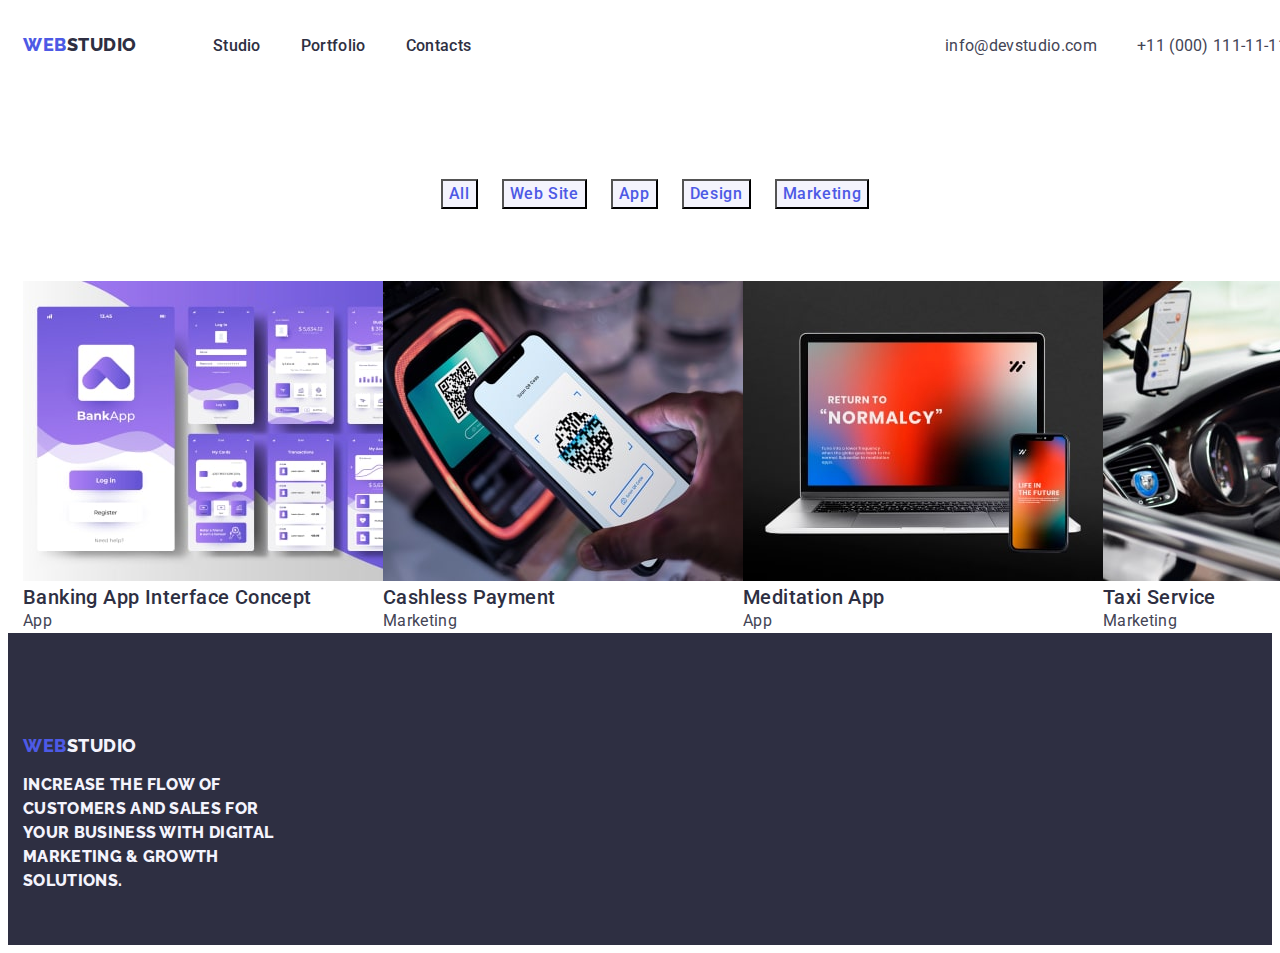
==== portfolio.html @ 3478665b "newww" ====
<!DOCTYPE html>
<html lang="en">
  <head>
    <meta charset="utf-8">
    <meta http-equiv="X-UA-Compatible" content="IE=edge">
    <meta name="viewport" content="width=device-width, initial-scale=1.0">
    <title>Portfolio</title>
    <link rel="preconnect" href="https://fonts.googleapis.com" />
    <link rel="preconnect" href="https://fonts.gstatic.com" crossorigin />
    <link href="https://fonts.googleapis.com/css2?family=Raleway:wght@800&family=Roboto:wght@400;500;700;900&display=swap"
        rel="stylesheet" />
    <link rel="stylesheet" href="https://cdnjs.cloudflare.com/ajax/libs/modern-normalize/2.0.0/modern-normalize.min.css"
        integrity="sha512-4xo8blKMVCiXpTaLzQSLSw3KFOVPWhm/TRtuPVc4WG6kUgjH6J03IBuG7JZPkcWMxJ5huwaBpOpnwYElP/m6wg=="
        crossorigin="anonymous" referrerpolicy="no-referrer" />

    <link rel="stylesheet" href="./css/styles.css" />
  </head>

<body>
    <header class="header">
        <div class="container header-container">
    <nav class="header-navigation">
        <a href="./portfolio.html" class="header-logo link">Web<span class="header-logo-accent">Studio</span></a>
        <ul class="header-menu list">
            <li class="header-menu-item"><a href="./index.html" class="header-menu-link link">Studio</a></li>
            <li class="header-menu-item"><a href="./portfolio.html" class="header-menu-link link">Portfolio</a></li>
            <li class="header-menu-item"><a href="" class="header-menu-link link">Contacts</a></li>
        </ul>
    </nav>
    <address class="header-address">
        <ul class="header-address list">
            <li class="header-address-item"><a class="header-adress-link link"
                    href="mailto:info@devstudio.com">info@devstudio.com</a></li>
            <li class="header-address-item"><a class="header-adress-link link" href="tel:+110001111111">+11 (000)
                    111-11-11</a></li>
        </ul>
    </address>
    </div>
    </header>
    
    <main>
     <section class="button">
    <div class="container">
    
    <ul class="button-list list">
      <li class="button-item"> <button type="button" class="button-btn">All</button></li> 
      <li class="button-item"> <button type="button" class="button-btn">Web Site</button></li>
      <li class="button-item"> <button type="button" class="button-btn">App</button></li>
      <li class="button-item"> <button type="button" class="button-btn">Design</button></li>
      <li class="button-item"> <button type="button" class="button-btn">Marketing</button></li>
          </ul>
     
          <ul class="service-list list "> 
            <li class="service-item"> 
                <a class="service-link link" href="">
                    <img src="./images/banking-app.jpg" alt="Banking app" width="360" height="300" />
                    <h2 class="service-title section-subtitle">Banking App Interface Concept</h2>
                    <p class="service-text section-text">App</p>
                </a>
                
            </li>
            <li class="service-item"> 
                 <a class="service-link link" href="">
                    <img src="./images/payment.jpg" alt="Cashless payment" width="360" height="300" />
                    <h2 class="service-title section-subtitle">Cashless Payment</h2>
                    <p class="service-text section-text">Marketing</p>
                </a>              
                                  
            </li>
            <li class="service-item">  
                <a class="service-link link" href=""> 
                    <img src="./images/Meditation-App.jpg" alt="leptop" width="360" height="300" />
                    <h2 class="service-title section-subtitle">Meditation App</h2>
                    <p class="service-text section-text">App</p>
                </a>               
                 
            </li>
             <li class="service-item">
                 <a class="service-link link" href="">
                    <img src="./images/steeringweel.jpg" alt="steering weel" width="360" height="300" />
                    <h2 class="service-title section-subtitle">Taxi Service</h2>
                    <p class="service-text section-text">Marketing</p>
                 </a>            
            
           </li>
        <li class="service-item">
             <a class="service-link link" href="">
                <img src="./images/phonemoon.jpg" alt="phone picture moone" width="360" height="300" />
                <h2 class="service-title section-subtitle">Screen Illustrations</h2>
                <p class="service-text section-text">Design</p>
             </a>         
               
        </li>
        <li class="service-item">
             <a class="service-link link" href="">
                <img src="./images/girl.jpg" alt="girl smiling" width="360" height="300" />
                <h2 class="service-title section-subtitle">Online Courses</h2>
                <p class="service-text section-text">Marketing</p>
             </a>           
             
        </li>
                 <li class="service-item"> 
                    <a class="service-link link" href="">
                        <img src="./images/insta-stories.jpg" alt="instagram stories" width="360" height="300" />
                        <h2 class="service-title section-subtitle">Instagram Stories Concept</h2>
                        <p class="service-text section-text">Design</p>
                    </a>         
                       
            </li>
            <li class="service-item">
                 <a class="service-link link" href="">
                    <img src="./images/organic-food.jpg" alt="organic food" width="360" height="300" />
                    <h2 class="service-title section-subtitle">Organic Food</h2>
                    <p class="service-text section-text">Web Site</p>
                 </a>
                
            </li>
            <li class="service-item">
                 <a class="service-link link" href="">
                    <img src="./images/coffee.jpg" alt="coffee" width="360" height="300" />
                    <h2 class="service-title section-subtitle">Fresh Coffee</h2>
                    <p class="service-text section-text">Web Site</p>
                 </a>                
                
            </li>
        </ul>
    </div>
    </section>
    </main>
    
    <footer id="footer" class="footer">
        <div class="container">
    <a class="footer-logo-link link" href="./index.html">Web<span class="footer-logo-accent">Studio</span></a>
    <p class="footer-text">Increase the flow of customers and sales for your business with digital marketing & growth
        solutions.</p>
        </div>
    </footer>
    </body>
    
    </html>
---- css/styles.css ----
:root {
--main-color: #2e2f42;
--accent-color: #4d5ae5;
--secondary-color: #434455;
}

p, h1, h2, h3 {
    margin-top: 0;
    margin-bottom: 0;
}

ul, ol {
    margin-top: 0;
    margin-bottom: 0;
    padding-left: 0;
}

body {
    font-family: 'Roboto', sans-serif;
    background-color: #FFFFFF;
    color: var(--secondary-color); 
}
.container { 
    width: 100%;
    max-width: 1158;
    padding-left: 15px;
    padding-right: 15px;
    margin-left: auto;
    margin-right: auto;
}

.link {
    text-decoration: none;
}
.list {
    list-style-type: none;
}

.section-subtitle {
    color: var(--main-color);
    font-size: 20px;
    font-weight: 500;
    line-height: 1.2;
    letter-spacing: 0.02em;
    }

.section-text {
    color: var(--secondary-color);
    font-size: 16px;
    line-height: 1.5;
    letter-spacing: 0.02em;
}    
 .section-title span {
    color: var(--accent-color);
 }   
/*------------HEADER-----------*/

header {
    padding-top: 25.5px;
    padding-bottom: 25.5px;
}
.header-logo {
    color: var(--accent-color);
        font-size: 18px;
        font-family: "Raleway", sans-serif;
        font-weight: 800;
        font-style: normal;
        line-height: 1.17;
        letter-spacing: 0.03em;
        text-transform: uppercase;
        
}
.header-logo-accent {
    color: var(--main-color);
}
.header-container {
    display: flex;
    align-items: center;  
    
    }
.header-menu {
   display: flex;
   gap: 40px;
 }
.header-navigation {
    display: flex;
    justify-content: space-between;
    gap: 76px;
 }
.header-address {
    display: flex;
    gap: 40px;
}

.header-menu-link:hover,
.header-menu-link:focus {
   color: #404bbf;
}

.header-menu-link {
    color: var(--main-color);
        font-size: 16px;
        font-weight: 500;
        line-height: 1.5;
        letter-spacing: 0.02em;
        font-style: normal;
}

.header-address {
    font-style: normal;
    color: var(--secondary-color);
        font-size: 16px;
        line-height: 1.5;
        letter-spacing: 0.02em;
        margin-left: auto;
}

.header-adress-link {
    color: var(--secondary-color);
        font-size: 16px;
        line-height: 1.5;
        letter-spacing: 0.02em;
}
.header-adress-link:hover,
.header-adress-link:focus {
    color: #404bbf; 
}
     
/*------------HERO-----------*/
.hero {
    background: #2E2F42;
}
.hero-container {
    padding: 173px 383px ;
}
.hero-title {
    color: #FFF;
        text-align: center;
        font-size: 56px;
        font-weight: 700;
        line-height: 1.07;
        letter-spacing: 0.02em;
        font-style: normal;
        display: block;
            margin: 0 auto;
            
}

.hero-btn {
    color:  #FFF;
         font-size: 16px;
        font-family: inherit;
         font-weight: 500;
        line-height: 1.5;
        letter-spacing: 0.04em;
        background: #4D5AE5;
        cursor: pointer;
        padding: 16px 32px;
        border: none;
        display: block;
        margin: 0 auto;
        margin-top: 48px;
}

.hero-btn:hover,
.hero-btn:focus { 
background-color: #404BBF;
}

/*-----------FEATURES----------*/

.featurs { 
  padding-top: 120px;
  padding-bottom: 120px;
}
.featurs-list {
    padding-left: 156px;
    padding-right: 156px;
    display: flex;
    gap: 24px;
    }

.featurs-subtitle {
    width: calc((100% - 24px*3) / 4);
}


.featurs-item {
    margin-bottom: 15px ;
}
/*------------DOING-----------*/

.doing {
    padding-top: 120px;
}
.doing-list {
    display: flex;
}
.doing-item{
    width: calc((100% - 38px) / 3);
    margin-bottom: 120px;
}
.doing-title {
    color: var(--main-color);
        text-align: center;
        font-size: 36px;
        font-weight: 700;
        line-height: 1.11;
        letter-spacing: 0.02em;
        text-transform: capitalize;
        margin: 0 auto;
        margin-bottom: 72px;
}

/*------------TEAM-----------*/

.team {background: #F4F4FD}
.team-list{ 
    display: flex;
    }

.team-title {
    color: var(--main-color);
        text-align: center;
        font-size: 36px;
        font-weight: 700;
        line-height: 1.11;
        letter-spacing: 0.02em;
        text-transform: capitalize;
        padding-top: 120px;
        padding-bottom: 72px;
     
}

.team-item { background: #FFF;
        width: calc((100% - 24px*3) / 4);
    padding-bottom: 32px;
    margin-bottom: 120px;
}


.team-member {
       text-align: center;
}

.team-profetional {
        text-align: center;
                     padding-bottom: 32px;
    }

/*------------FOOTER-----------*/

.footer {
    background-color: #2E2F42;
    padding-top: 101.5px;
    padding-bottom: 100px;
    display: flex;
}
.footer-logo-link {
    color: var(--accent-color);
        font-size: 18px;
        font-family:"Raleway", sans-serif; 
        font-weight: 800;
        line-height: 1.17;
        letter-spacing: 0.03em;
        text-transform: uppercase;
        
}

.footer-logo-accent {
    color: #f4f4fd;
}


.footer-text {
    color: #f4f4fd;
        font-size: 16px;
        line-height: 1.5;
        font-style: normal;
        letter-spacing: 0.02em;
        padding-top: 17.5px;
        width: 264px;
        height: 72px;
        }

/*------------PORTFOLIO-----------*/

/*------------HEADER-----------*/

 .list {
     button-list: none,
     service-list: none;
    service-text: none;
     }

  .button-btn {
    color:var(--accent-color);
    text-align: center;
    font-size: 16px;
    font-family: "Roboto", sans-serif;
    font-weight: 500;
    line-height: 1.5;
    letter-spacing: 0.04em;
    cursor: pointer;
    background-color: #F4F4FD;
    margin-top: 96px;
}
.service-list {
    display: flex;
    margin-top: 72px;
    
}

.service-link {
    text-decoration: none;
    
    
}
        
        .service-item {background: #FFF;
        width: calc((100% - 24*2) / 3);
    }
                 
        .service-title {
                }

        .service-text {
           font-style: normal;
           list-style: none;

        }
        .button-list {
             display: flex;
            justify-content: center;
            gap: 24px;
                    }

         .button-btn:hover,
         .button-btn:focus {
            color: #FFFFFF;
            background-color: #404BBF;
         }

         .footer {
            font-family: 'Raleway', sans-serif;
            font-weight: 800;
            font-size: 18px;
            line-height: 1.17;
            letter-spacing: 0.03em;
            text-transform: uppercase;
            color: var(--secondary-color);
         }
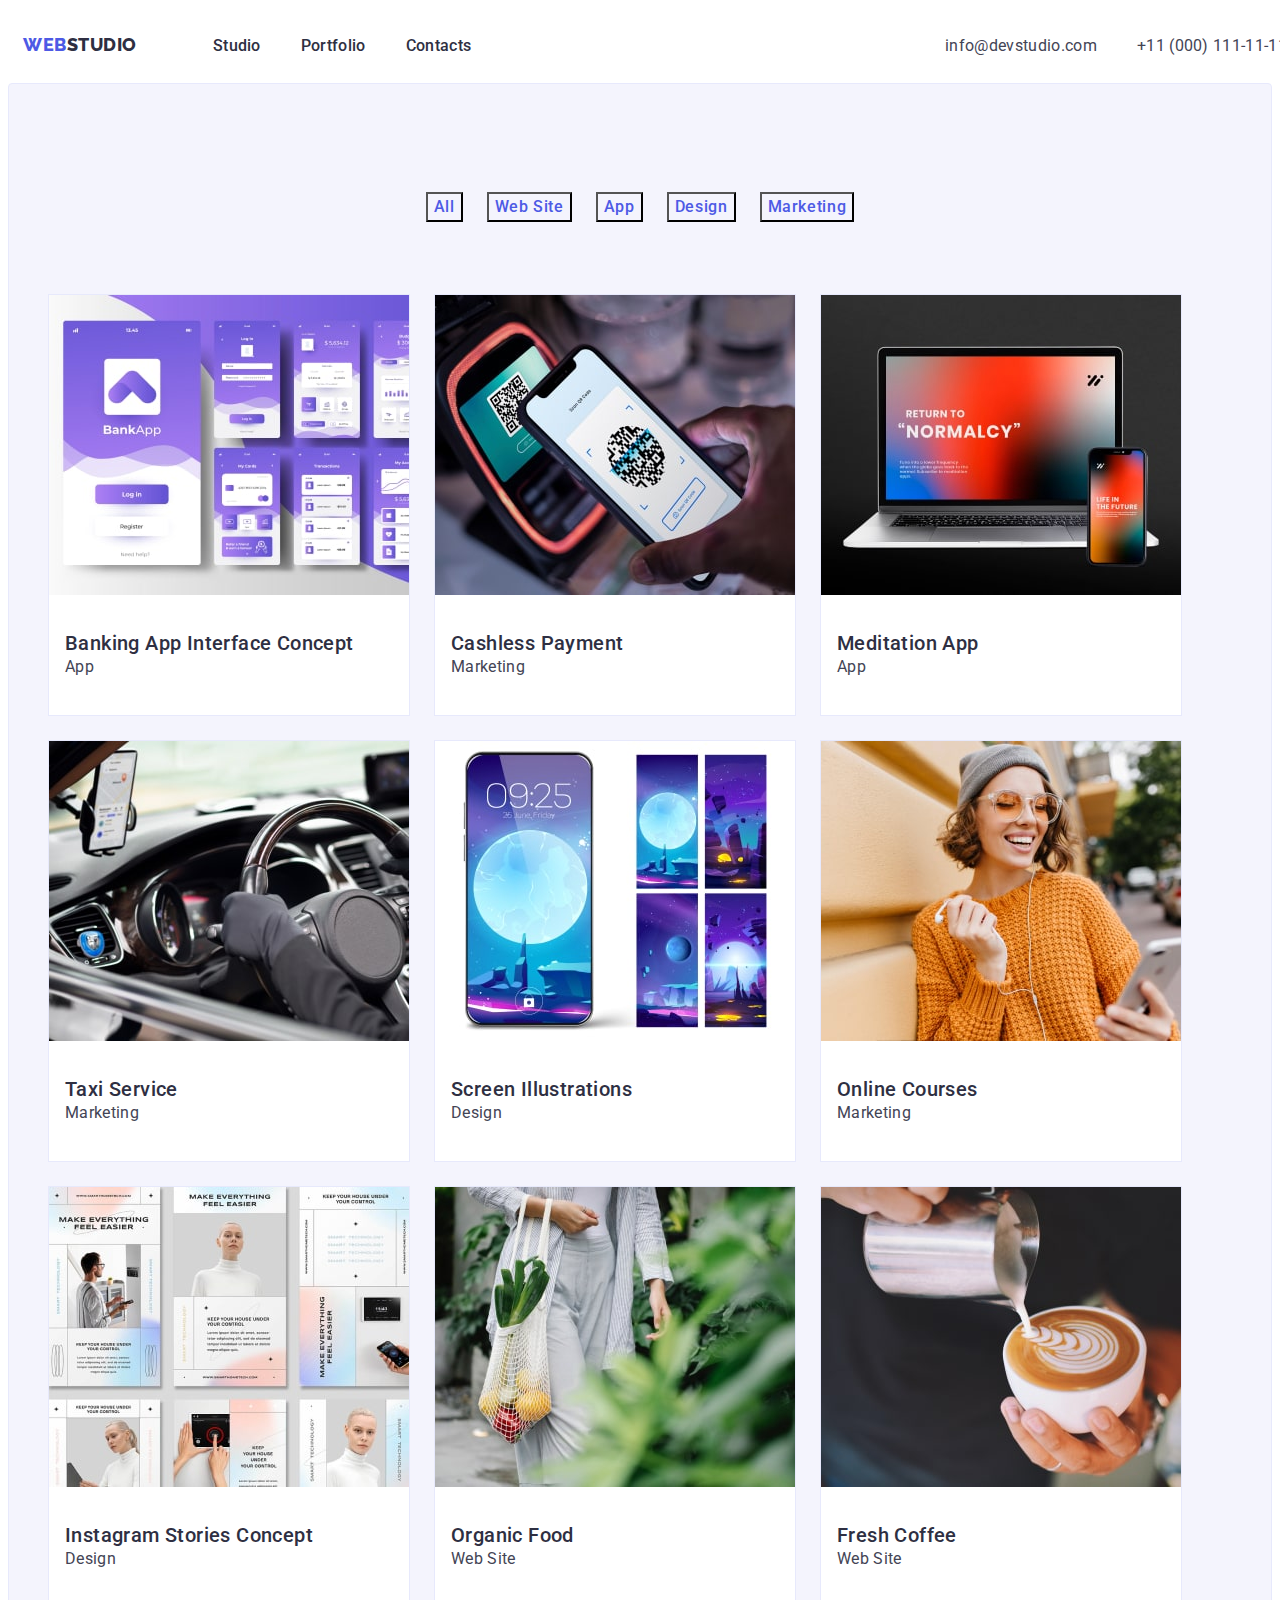
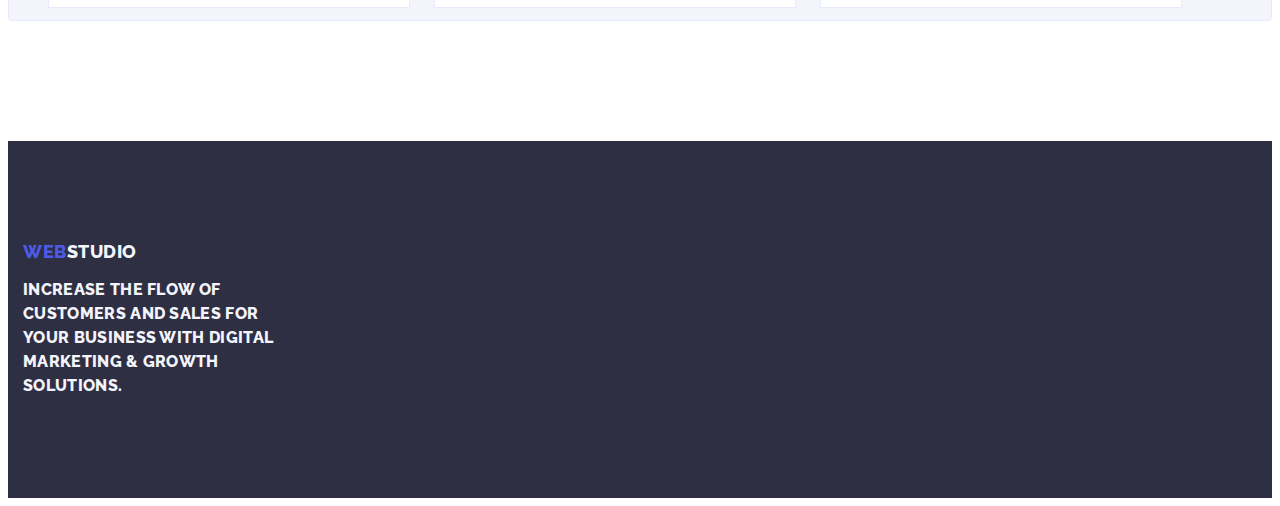
==== commit 155854bc: "new1" ====
--- a/portfolio.html
+++ b/portfolio.html
@@ -40,8 +40,9 @@
     
     <main>
      <section class="button">
+        
     <div class="container">
-    
+    <h1 class="visually-hidden">filters</h1>
     <ul class="button-list list">
       <li class="button-item"> <button type="button" class="button-btn">All</button></li> 
       <li class="button-item"> <button type="button" class="button-btn">Web Site</button></li>
--- a/css/styles.css
+++ b/css/styles.css
@@ -53,6 +53,26 @@
  .section-title span {
     color: var(--accent-color);
  }   
+
+ .visually-hidden {
+     position: absolute;
+     width: 1px;
+     height: 1px;
+     margin: -1px;
+     border: 0;
+     padding: 0;
+     white-space: nowrap;
+     clip-path: inset(100%);
+     clip: rect(0 0 0 0);
+     overflow: hidden;
+ }
+
+ .img {
+    display: block;
+    max-width: 100%;
+    height: auto;
+ }
+    
 /*------------HEADER-----------*/
 
 header {
@@ -253,9 +273,9 @@
 .footer {
     background-color: #2E2F42;
     padding-top: 101.5px;
-    padding-bottom: 100px;
-    display: flex;
-}
+    padding: 100px 0;
+    }
+
 .footer-logo-link {
     color: var(--accent-color);
         font-size: 18px;
@@ -264,13 +284,14 @@
         line-height: 1.17;
         letter-spacing: 0.03em;
         text-transform: uppercase;
-        
-}
+        display: inline-block;
+        margin-bottom: 16px;
+}
+
 
 .footer-logo-accent {
     color: #f4f4fd;
 }
-
 
 .footer-text {
     color: #f4f4fd;
@@ -278,9 +299,10 @@
         line-height: 1.5;
         font-style: normal;
         letter-spacing: 0.02em;
-        padding-top: 17.5px;
-        width: 264px;
-        height: 72px;
+            display: flex;
+            max-width: 264px;
+            flex-direction: column;
+            flex-shrink: 0;
         }
 
 /*------------PORTFOLIO-----------*/
@@ -291,8 +313,11 @@
      button-list: none,
      service-list: none;
     service-text: none;
+    
      }
-
+.button {
+border: none;
+}
   .button-btn {
     color:var(--accent-color);
     text-align: center;
@@ -304,30 +329,53 @@
     cursor: pointer;
     background-color: #F4F4FD;
     margin-top: 96px;
+    
 }
 .service-list {
     display: flex;
+    flex-wrap: wrap;
     margin-top: 72px;
+    gap: 24px;
     
 }
 
 .service-link {
     text-decoration: none;
-    
-    
 }
         
         .service-item {background: #FFF;
-        width: calc((100% - 24*2) / 3);
+        display: flex;
+        
+        width: calc((100% - 48px)) / 3;
+            width: 360px;
+            height: 420px;
+            padding-bottom: 0px;
+            flex-direction: column;
+            align-items: flex-start;
+            gap: 32px;
+            flex-shrink: 0;
+            border: 1px solid  #E7E9FC;
     }
                  
         .service-title {
-                }
+            padding-top: 32px; 
+            padding-left: 16px;
+                            }
 
         .service-text {
            font-style: normal;
            list-style: none;
-
+           padding-bottom: 32px;
+        padding-left: 16px;
+        }
+        .button {
+        display: flex;
+            padding: 12px 24px;
+            justify-content: center;
+            align-items: center;
+            border-radius: 4px;
+                border: 1px solid  #E7E9FC;
+                background:  #F4F4FD;
         }
         .button-list {
              display: flex;
@@ -349,5 +397,6 @@
             letter-spacing: 0.03em;
             text-transform: uppercase;
             color: var(--secondary-color);
+            margin-top: 120px;
          }
           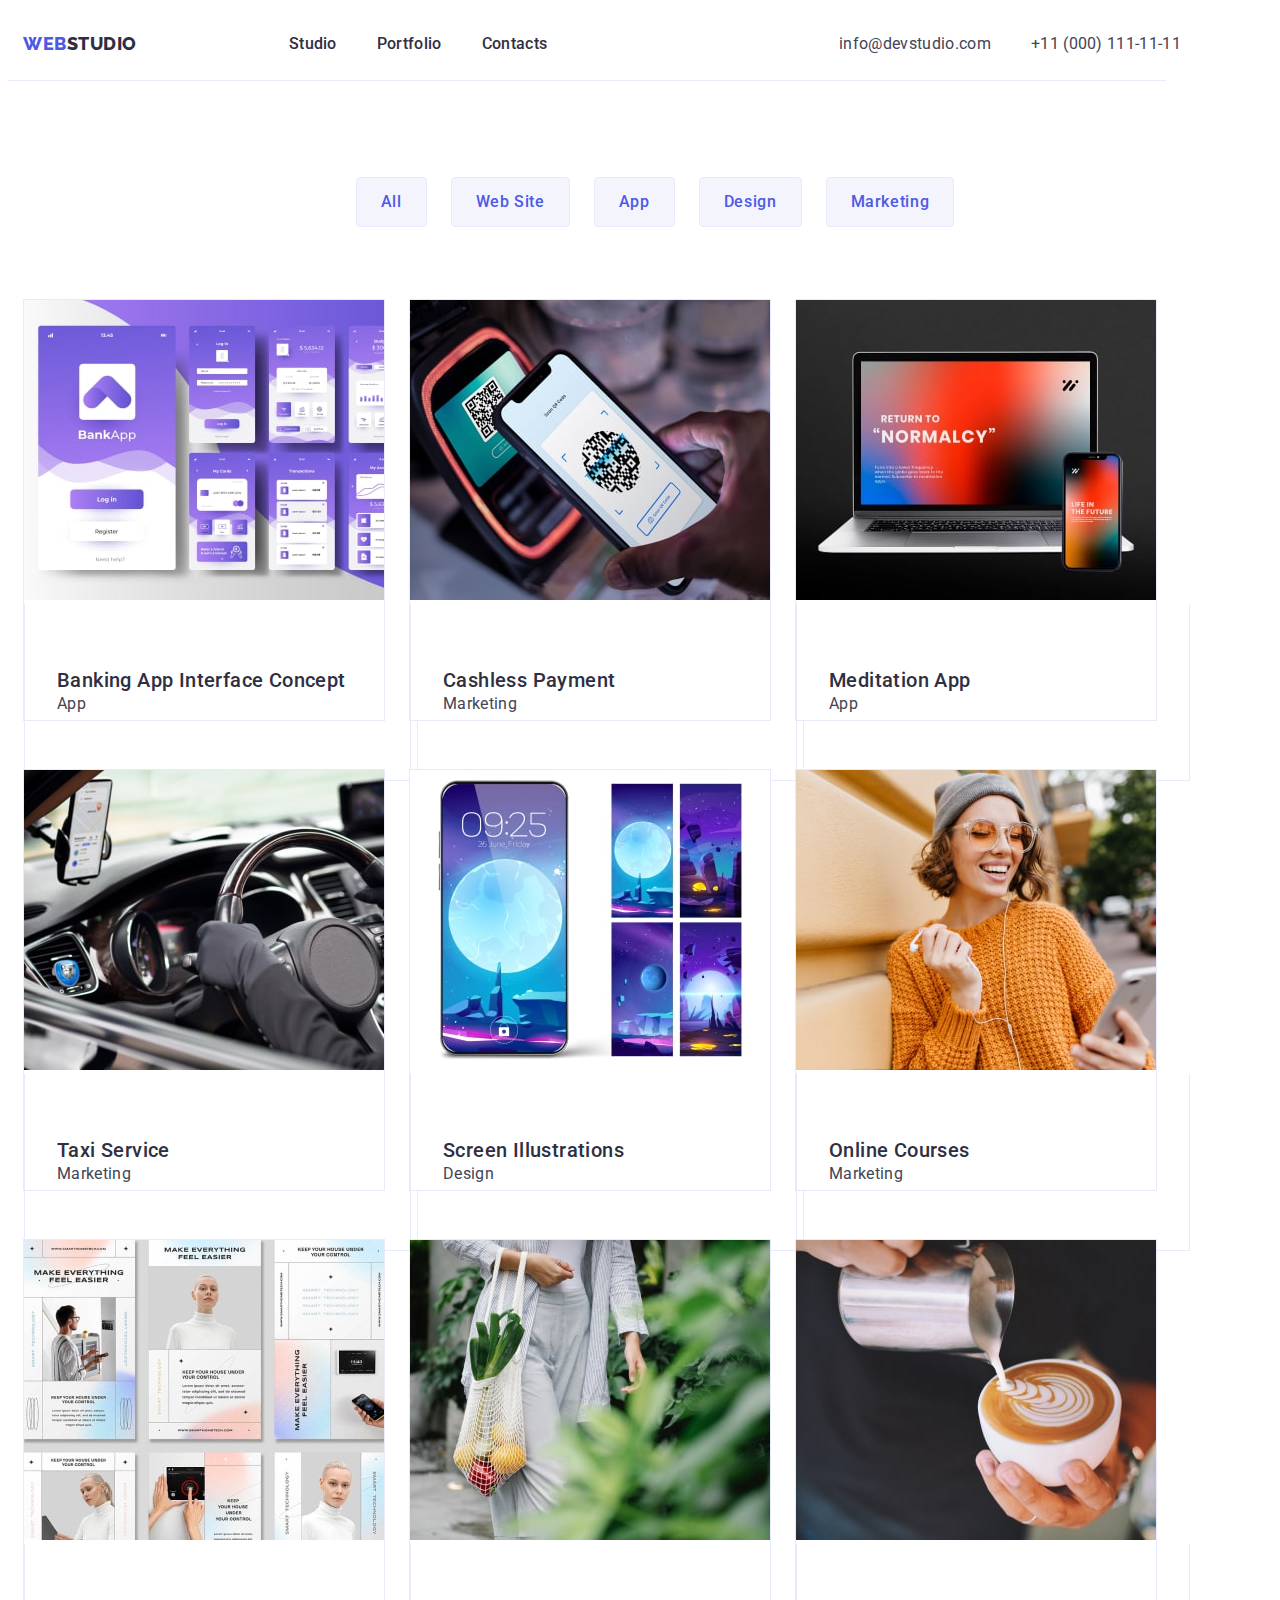
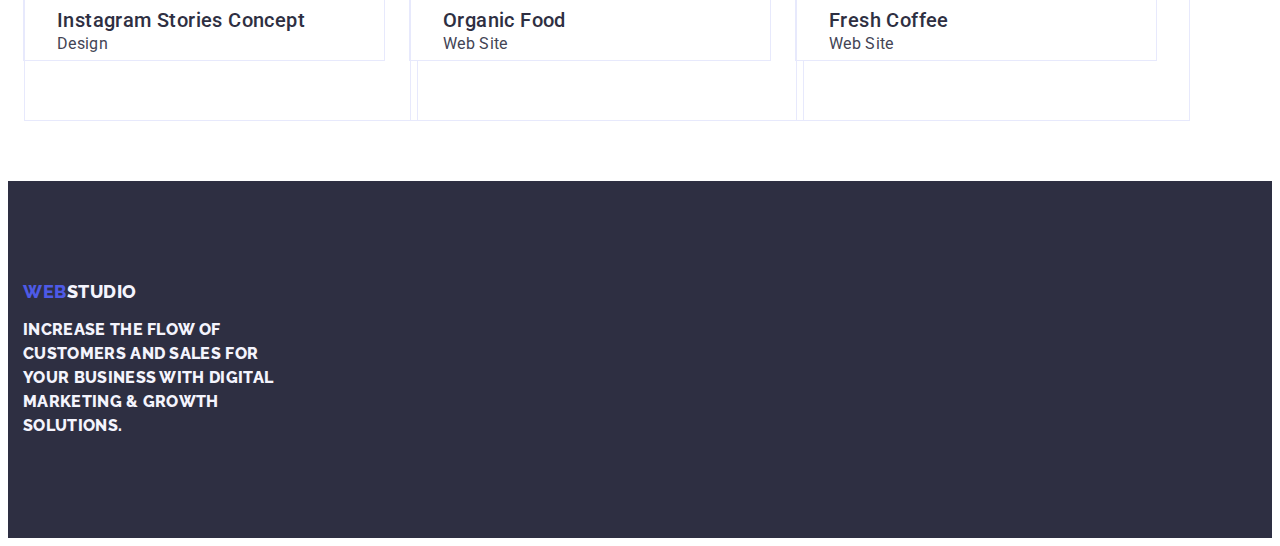
==== commit 98790df8: "new2" ====
--- a/portfolio.html
+++ b/portfolio.html
@@ -42,7 +42,7 @@
      <section class="button">
         
     <div class="container">
-    <h1 class="visually-hidden">filters</h1>
+    
     <ul class="button-list list">
       <li class="button-item"> <button type="button" class="button-btn">All</button></li> 
       <li class="button-item"> <button type="button" class="button-btn">Web Site</button></li>
@@ -55,73 +55,91 @@
             <li class="service-item"> 
                 <a class="service-link link" href="">
                     <img src="./images/banking-app.jpg" alt="Banking app" width="360" height="300" />
+                    <div class="container name-container">
                     <h2 class="service-title section-subtitle">Banking App Interface Concept</h2>
                     <p class="service-text section-text">App</p>
+                </div>
                 </a>
                 
             </li>
             <li class="service-item"> 
                  <a class="service-link link" href="">
                     <img src="./images/payment.jpg" alt="Cashless payment" width="360" height="300" />
+                    <div class="container name-container">
                     <h2 class="service-title section-subtitle">Cashless Payment</h2>
                     <p class="service-text section-text">Marketing</p>
+                </div>
                 </a>              
                                   
             </li>
             <li class="service-item">  
                 <a class="service-link link" href=""> 
                     <img src="./images/Meditation-App.jpg" alt="leptop" width="360" height="300" />
+                    <div class="container name-container">
                     <h2 class="service-title section-subtitle">Meditation App</h2>
                     <p class="service-text section-text">App</p>
+                </div>
                 </a>               
                  
             </li>
              <li class="service-item">
                  <a class="service-link link" href="">
                     <img src="./images/steeringweel.jpg" alt="steering weel" width="360" height="300" />
+                    <div class="container name-container">
                     <h2 class="service-title section-subtitle">Taxi Service</h2>
                     <p class="service-text section-text">Marketing</p>
-                 </a>            
+                </div>
+                </a>            
             
            </li>
         <li class="service-item">
              <a class="service-link link" href="">
                 <img src="./images/phonemoon.jpg" alt="phone picture moone" width="360" height="300" />
+                <div class="container name-container">
                 <h2 class="service-title section-subtitle">Screen Illustrations</h2>
                 <p class="service-text section-text">Design</p>
-             </a>         
+            </div>
+            </a>         
                
         </li>
         <li class="service-item">
              <a class="service-link link" href="">
                 <img src="./images/girl.jpg" alt="girl smiling" width="360" height="300" />
+                <div class="container name-container">
                 <h2 class="service-title section-subtitle">Online Courses</h2>
                 <p class="service-text section-text">Marketing</p>
-             </a>           
+            </div>
+            </a>           
              
         </li>
                  <li class="service-item"> 
                     <a class="service-link link" href="">
                         <img src="./images/insta-stories.jpg" alt="instagram stories" width="360" height="300" />
+                        <div class="container name-container">
                         <h2 class="service-title section-subtitle">Instagram Stories Concept</h2>
                         <p class="service-text section-text">Design</p>
+                    </div>
                     </a>         
                        
             </li>
             <li class="service-item">
                  <a class="service-link link" href="">
                     <img src="./images/organic-food.jpg" alt="organic food" width="360" height="300" />
+                    <div class="container name-container">
                     <h2 class="service-title section-subtitle">Organic Food</h2>
                     <p class="service-text section-text">Web Site</p>
-                 </a>
+                </div>
+            </a>
                 
             </li>
             <li class="service-item">
                  <a class="service-link link" href="">
                     <img src="./images/coffee.jpg" alt="coffee" width="360" height="300" />
+                    <div class="container name-container">
                     <h2 class="service-title section-subtitle">Fresh Coffee</h2>
                     <p class="service-text section-text">Web Site</p>
-                 </a>                
+                </div>
+                </a>                
                 
             </li>
         </ul>
--- a/css/styles.css
+++ b/css/styles.css
@@ -76,8 +76,10 @@
 /*------------HEADER-----------*/
 
 header {
-    padding-top: 25.5px;
-    padding-bottom: 25.5px;
+    padding-top: 24px;
+    padding-bottom: 24px;
+    border-bottom: 1px solid #e7e9fc;
+    width: 1158px;
 }
 .header-logo {
     color: var(--accent-color);
@@ -88,6 +90,7 @@
         line-height: 1.17;
         letter-spacing: 0.03em;
         text-transform: uppercase;
+        margin-right: 76px;
         
 }
 .header-logo-accent {
@@ -104,8 +107,9 @@
  }
 .header-navigation {
     display: flex;
-    justify-content: space-between;
+    align-items: center;
     gap: 76px;
+    
  }
 .header-address {
     display: flex;
@@ -149,6 +153,8 @@
 /*------------HERO-----------*/
 .hero {
     background: #2E2F42;
+    padding-top: 188px;
+    padding-bottom: 188px;
 }
 .hero-container {
     padding: 173px 383px ;
@@ -163,6 +169,7 @@
         font-style: normal;
         display: block;
             margin: 0 auto;
+            max-width: 496px;
             
 }
 
@@ -180,6 +187,8 @@
         display: block;
         margin: 0 auto;
         margin-top: 48px;
+        min-width: 169px;
+        border-radius: 4px;
 }
 
 .hero-btn:hover,
@@ -212,13 +221,17 @@
 
 .doing {
     padding-top: 120px;
+    padding-bottom: 120px;
+    
 }
 .doing-list {
     display: flex;
+    gap: 24px;
 }
 .doing-item{
-    width: calc((100% - 38px) / 3);
+    
     margin-bottom: 120px;
+    width: calc((100% - 48px) / 3)
 }
 .doing-title {
     color: var(--main-color);
@@ -234,9 +247,12 @@
 
 /*------------TEAM-----------*/
 
-.team {background: #F4F4FD}
+.team {background: #F4F4FD;
+padding: 120px 0;
+}
 .team-list{ 
     display: flex;
+    gap: 24px;
     }
 
 .team-title {
@@ -248,19 +264,21 @@
         letter-spacing: 0.02em;
         text-transform: capitalize;
         padding-top: 120px;
-        padding-bottom: 72px;
-     
+                margin-bottom: 72px;
 }
 
 .team-item { background: #FFF;
         width: calc((100% - 24px*3) / 4);
     padding-bottom: 32px;
+    border-radius: 0px 0px 4px 4px;
     margin-bottom: 120px;
 }
 
 
 .team-member {
        text-align: center;
+    padding-top: 32px;
+    margin-bottom: 8px;
 }
 
 .team-profetional {
@@ -268,6 +286,10 @@
                      padding-bottom: 32px;
     }
 
+.team-container {
+padding: 32px 16px;
+
+}
 /*------------FOOTER-----------*/
 
 .footer {
@@ -308,6 +330,11 @@
 /*------------PORTFOLIO-----------*/
 
 /*------------HEADER-----------*/
+.section {
+    padding-top: 96px;
+        padding-bottom: 120px;
+        margin-bottom: 72px;
+}
 
  .list {
      button-list: none,
@@ -329,16 +356,39 @@
     cursor: pointer;
     background-color: #F4F4FD;
     margin-top: 96px;
-    
-}
+    padding: 12px 24px;
+    border: 1px solid #e7e9fc;
+border-radius: 4px;
+}
+
+.button-list {
+    display: flex;
+    justify-content: center;
+    gap: 24px;
+}
+
+.button-btn:hover,
+.button-btn:focus {
+    color: #FFFFFF;
+    background-color: #404BBF;
+    border: 1px solid transparent;
+}
+.img {
+    display: block;
+}
+
 .service-list {
     display: flex;
     flex-wrap: wrap;
     margin-top: 72px;
     gap: 24px;
-    
-}
-
+    row-gap: 48px;
+    
+}
+.service-name{
+    padding: 32px 16px;
+
+}
 .service-link {
     text-decoration: none;
 }
@@ -346,7 +396,6 @@
         .service-item {background: #FFF;
         display: flex;
         
-        width: calc((100% - 48px)) / 3;
             width: 360px;
             height: 420px;
             padding-bottom: 0px;
@@ -356,7 +405,12 @@
             flex-shrink: 0;
             border: 1px solid  #E7E9FC;
     }
-                 
+     .name-container {
+        padding: 32px 16px;
+        border: 1px solid #e7e9fc;
+        border-top: none;
+        margin-bottom: 8px
+     }
         .service-title {
             padding-top: 32px; 
             padding-left: 16px;
@@ -368,26 +422,7 @@
            padding-bottom: 32px;
         padding-left: 16px;
         }
-        .button {
-        display: flex;
-            padding: 12px 24px;
-            justify-content: center;
-            align-items: center;
-            border-radius: 4px;
-                border: 1px solid  #E7E9FC;
-                background:  #F4F4FD;
-        }
-        .button-list {
-             display: flex;
-            justify-content: center;
-            gap: 24px;
-                    }
-
-         .button-btn:hover,
-         .button-btn:focus {
-            color: #FFFFFF;
-            background-color: #404BBF;
-         }
+        
 
          .footer {
             font-family: 'Raleway', sans-serif;
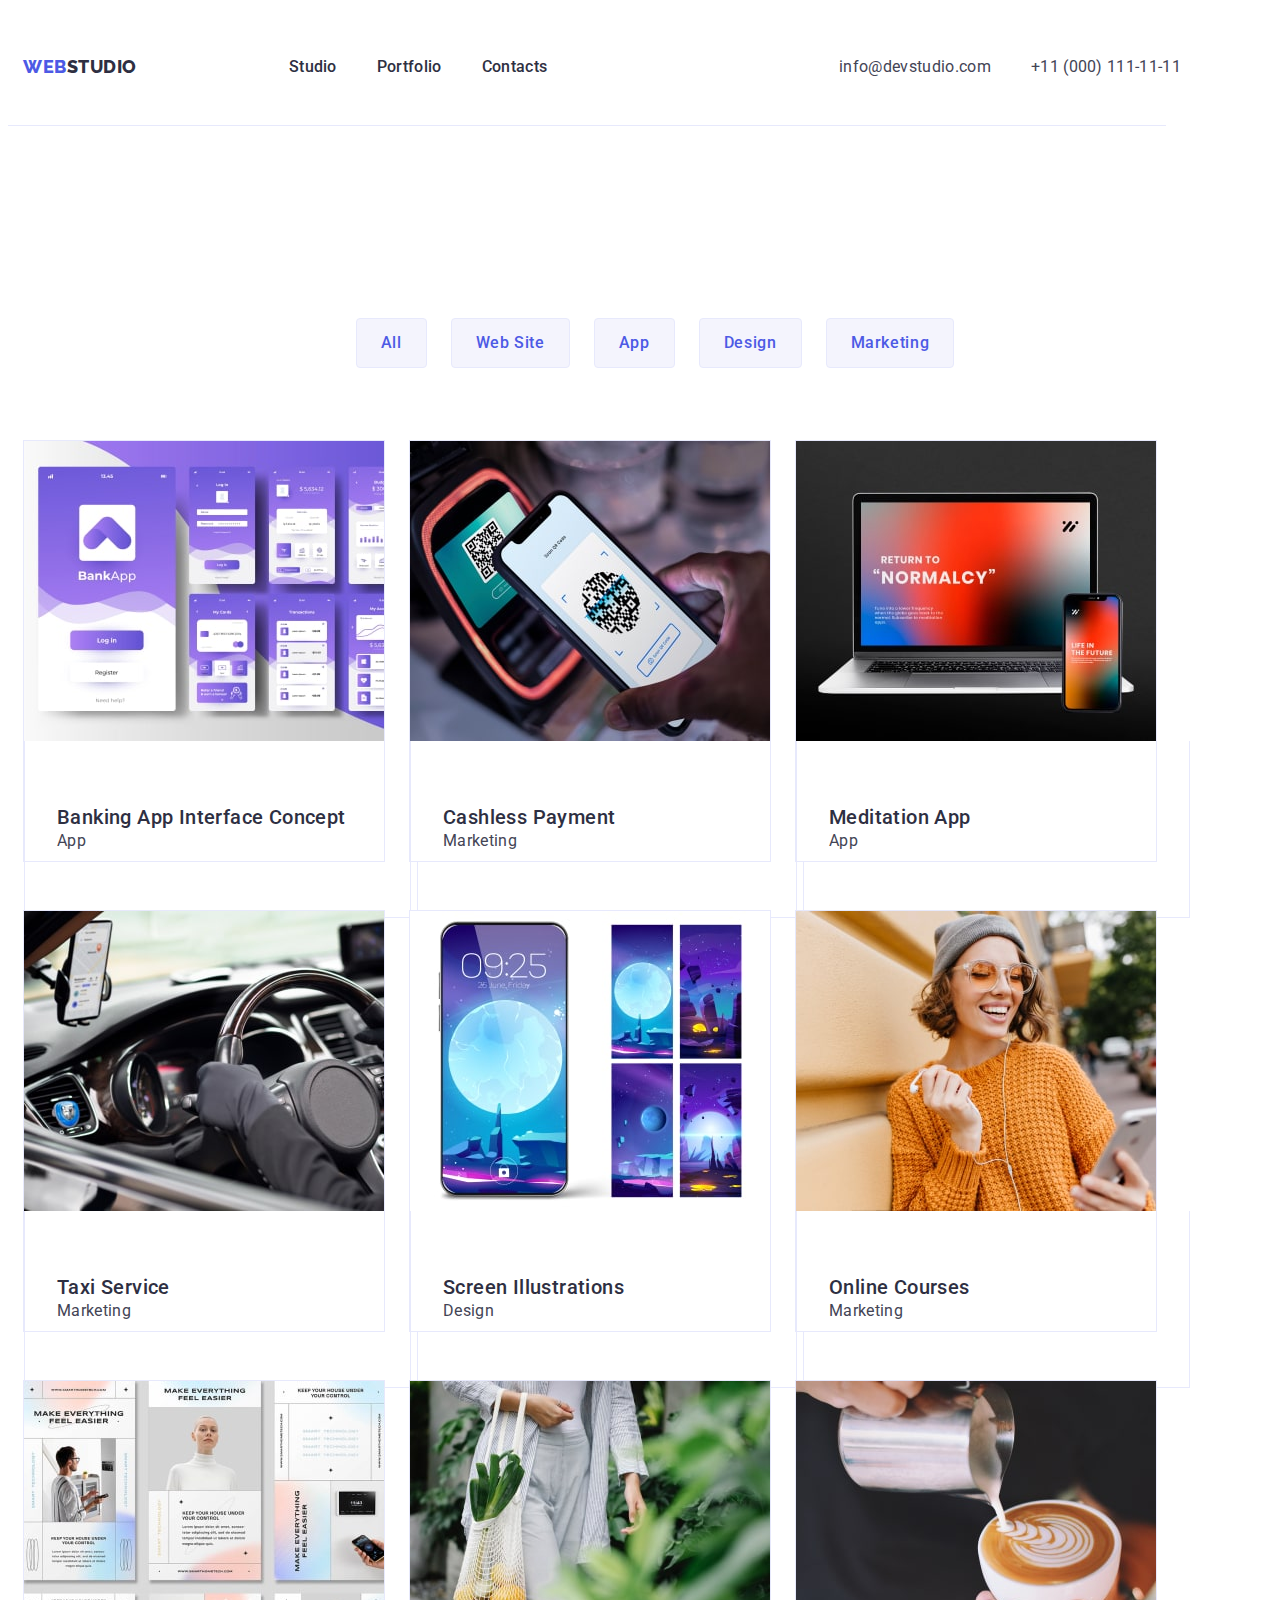
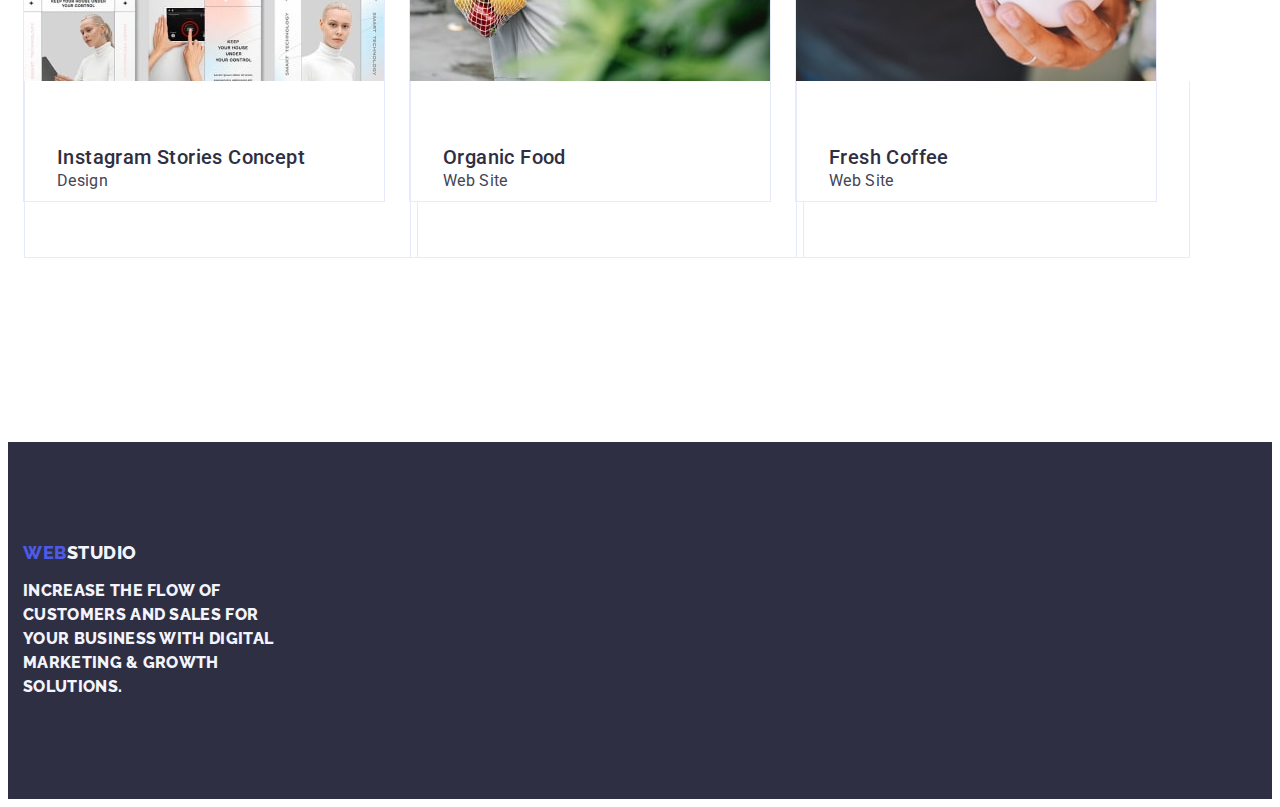
==== commit 3efd1857: "nww" ====
--- a/portfolio.html
+++ b/portfolio.html
@@ -54,7 +54,7 @@
           <ul class="service-list list "> 
             <li class="service-item"> 
                 <a class="service-link link" href="">
-                    <img src="./images/banking-app.jpg" alt="Banking app" width="360" height="300" />
+                    <img src="./images/banking-app.jpg" alt="Banking app" width="360" height="300" style="display: block;" />
                     <div class="container name-container">
                     <h2 class="service-title section-subtitle">Banking App Interface Concept</h2>
                     <p class="service-text section-text">App</p>
@@ -64,7 +64,7 @@
             </li>
             <li class="service-item"> 
                  <a class="service-link link" href="">
-                    <img src="./images/payment.jpg" alt="Cashless payment" width="360" height="300" />
+                    <img src="./images/payment.jpg" alt="Cashless payment" width="360" height="300" style="display: block;" />
                     <div class="container name-container">
                     <h2 class="service-title section-subtitle">Cashless Payment</h2>
                     <p class="service-text section-text">Marketing</p>
@@ -74,7 +74,7 @@
             </li>
             <li class="service-item">  
                 <a class="service-link link" href=""> 
-                    <img src="./images/Meditation-App.jpg" alt="leptop" width="360" height="300" />
+                    <img src="./images/Meditation-App.jpg" alt="leptop" width="360" height="300" style="display: block;" />
                     <div class="container name-container">
                     <h2 class="service-title section-subtitle">Meditation App</h2>
                     <p class="service-text section-text">App</p>
@@ -84,7 +84,7 @@
             </li>
              <li class="service-item">
                  <a class="service-link link" href="">
-                    <img src="./images/steeringweel.jpg" alt="steering weel" width="360" height="300" />
+                    <img src="./images/steeringweel.jpg" alt="steering weel" width="360" height="300" style="display: block;" />
                     <div class="container name-container">
                     <h2 class="service-title section-subtitle">Taxi Service</h2>
                     <p class="service-text section-text">Marketing</p>
@@ -94,7 +94,7 @@
            </li>
         <li class="service-item">
              <a class="service-link link" href="">
-                <img src="./images/phonemoon.jpg" alt="phone picture moone" width="360" height="300" />
+                <img src="./images/phonemoon.jpg" alt="phone picture moone" width="360" height="300" style="display: block;" />
                 <div class="container name-container">
                 <h2 class="service-title section-subtitle">Screen Illustrations</h2>
                 <p class="service-text section-text">Design</p>
@@ -104,7 +104,7 @@
         </li>
         <li class="service-item">
              <a class="service-link link" href="">
-                <img src="./images/girl.jpg" alt="girl smiling" width="360" height="300" />
+                <img src="./images/girl.jpg" alt="girl smiling" width="360" height="300" style="display: block;" />
                 <div class="container name-container">
                 <h2 class="service-title section-subtitle">Online Courses</h2>
                 <p class="service-text section-text">Marketing</p>
@@ -114,7 +114,7 @@
         </li>
                  <li class="service-item"> 
                     <a class="service-link link" href="">
-                        <img src="./images/insta-stories.jpg" alt="instagram stories" width="360" height="300" />
+                        <img src="./images/insta-stories.jpg" alt="instagram stories" width="360" height="300" style="display: block;" />
                         <div class="container name-container">
                         <h2 class="service-title section-subtitle">Instagram Stories Concept</h2>
                         <p class="service-text section-text">Design</p>
@@ -124,7 +124,7 @@
             </li>
             <li class="service-item">
                  <a class="service-link link" href="">
-                    <img src="./images/organic-food.jpg" alt="organic food" width="360" height="300" />
+                    <img src="./images/organic-food.jpg" alt="organic food" width="360" height="300" style="display: block;" />
                     <div class="container name-container">
                     <h2 class="service-title section-subtitle">Organic Food</h2>
                     <p class="service-text section-text">Web Site</p>
@@ -134,7 +134,7 @@
             </li>
             <li class="service-item">
                  <a class="service-link link" href="">
-                    <img src="./images/coffee.jpg" alt="coffee" width="360" height="300" />
+                    <img src="./images/coffee.jpg" alt="coffee" width="360" height="300" style="display: block;" />
                     <div class="container name-container">
                     <h2 class="service-title section-subtitle">Fresh Coffee</h2>
                     <p class="service-text section-text">Web Site</p>
--- a/css/styles.css
+++ b/css/styles.css
@@ -67,7 +67,7 @@
      overflow: hidden;
  }
 
- .img {
+ img {
     display: block;
     max-width: 100%;
     height: auto;
@@ -76,10 +76,9 @@
 /*------------HEADER-----------*/
 
 header {
-    padding-top: 24px;
-    padding-bottom: 24px;
     border-bottom: 1px solid #e7e9fc;
     width: 1158px;
+    padding: 24px 0;
 }
 .header-logo {
     color: var(--accent-color);
@@ -91,6 +90,8 @@
         letter-spacing: 0.03em;
         text-transform: uppercase;
         margin-right: 76px;
+        padding: 24px 0;
+
         
 }
 .header-logo-accent {
@@ -128,6 +129,7 @@
         line-height: 1.5;
         letter-spacing: 0.02em;
         font-style: normal;
+        padding: 24px 0;
 }
 
 .header-address {
@@ -330,10 +332,10 @@
 /*------------PORTFOLIO-----------*/
 
 /*------------HEADER-----------*/
-.section {
+section {
     padding-top: 96px;
-        padding-bottom: 120px;
-        margin-bottom: 72px;
+    padding-bottom: 120px;
+    margin-bottom: 72px;
 }
 
  .list {
@@ -373,7 +375,7 @@
     background-color: #404BBF;
     border: 1px solid transparent;
 }
-.img {
+img {
     display: block;
 }
 
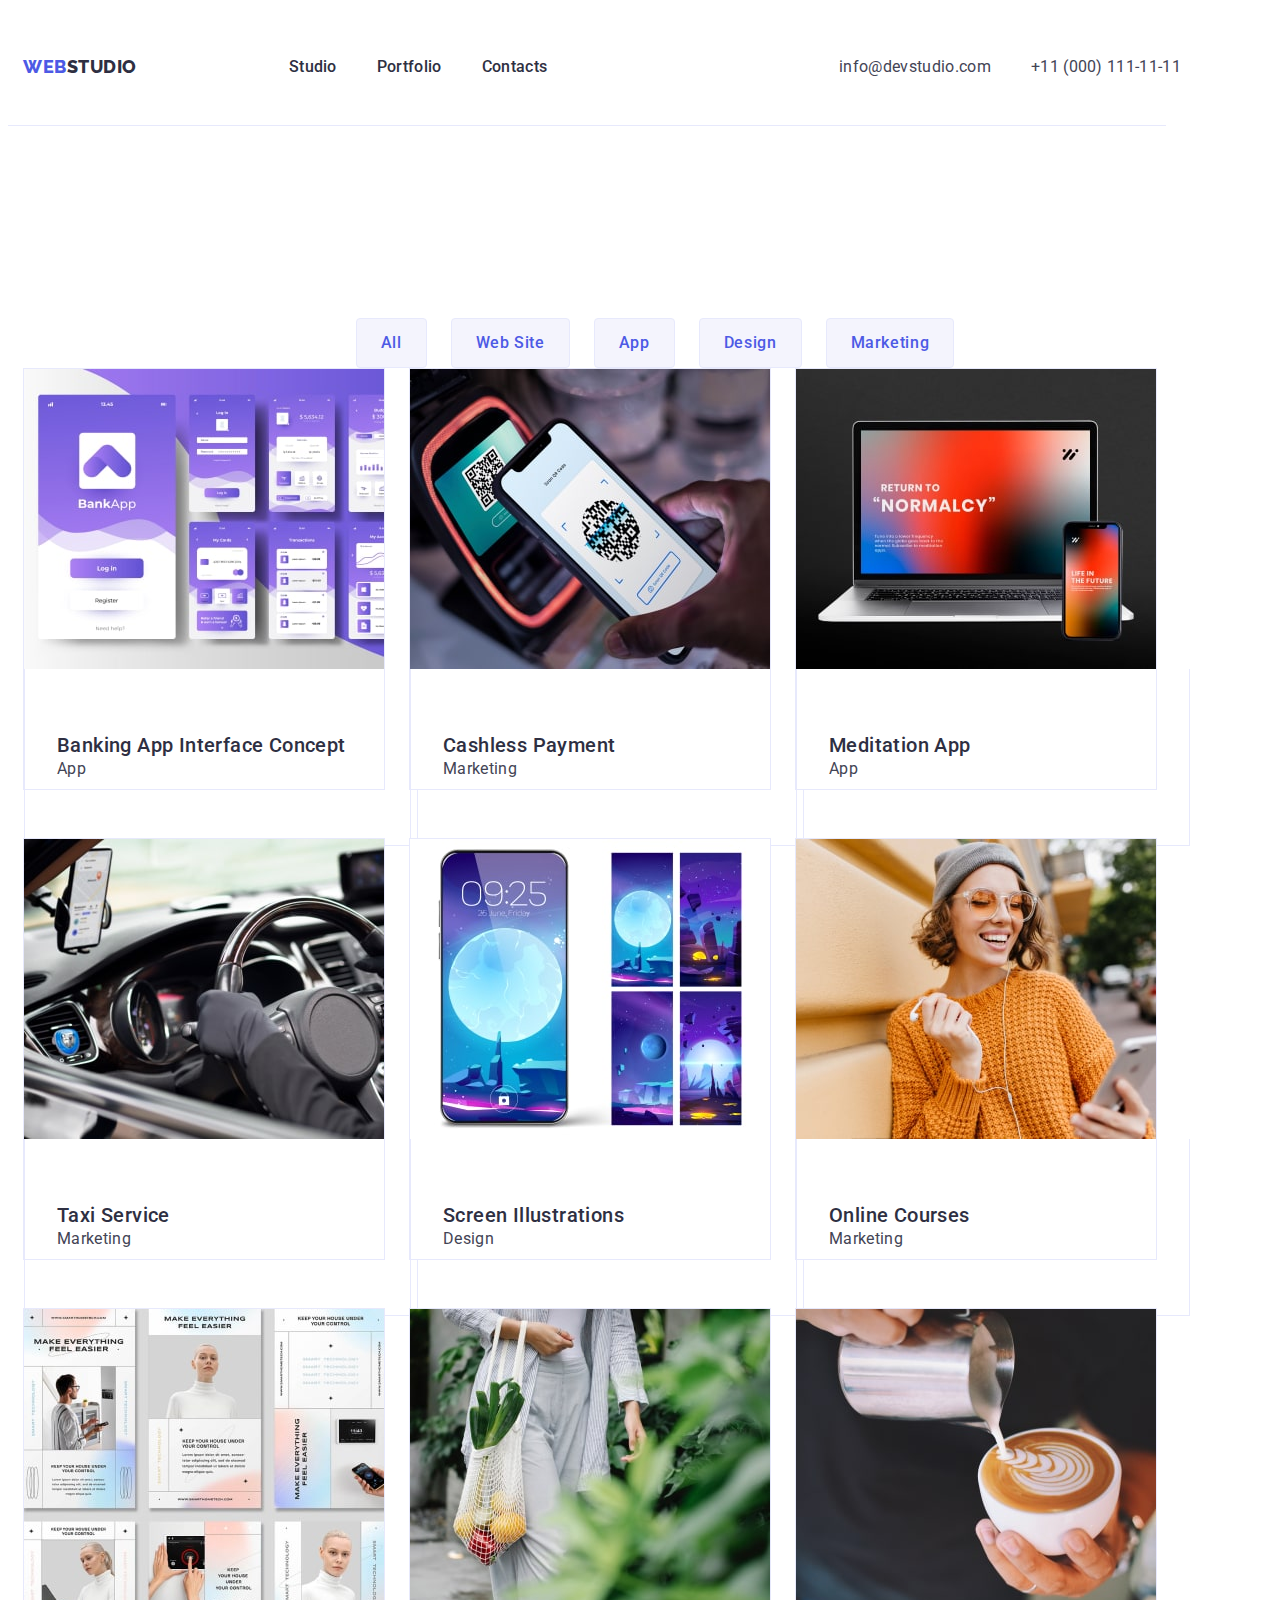
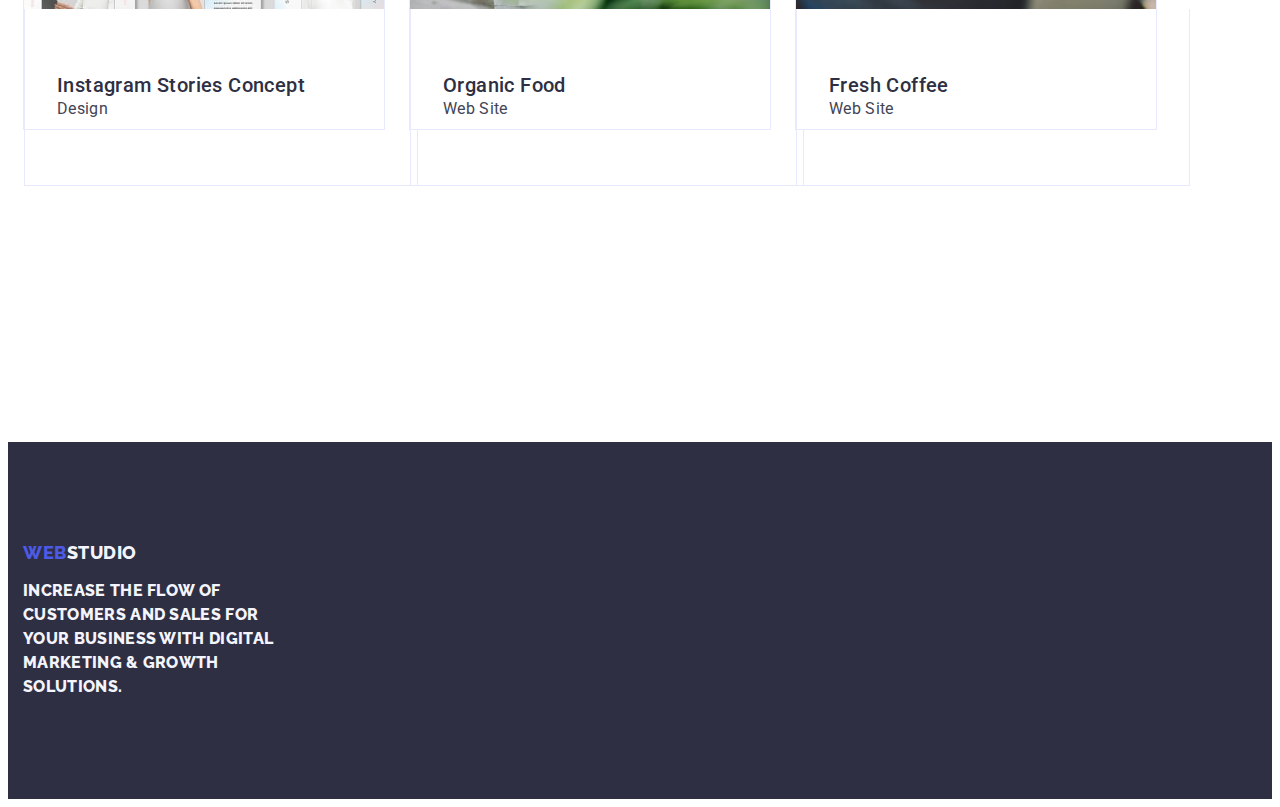
==== commit 2d85a31b: "www" ====
--- a/portfolio.html
+++ b/portfolio.html
@@ -50,7 +50,8 @@
       <li class="button-item"> <button type="button" class="button-btn">Design</button></li>
       <li class="button-item"> <button type="button" class="button-btn">Marketing</button></li>
           </ul>
-     
+          
+        <h1 class="visually-hidden">service</h1>
           <ul class="service-list list "> 
             <li class="service-item"> 
                 <a class="service-link link" href="">
--- a/css/styles.css
+++ b/css/styles.css
@@ -382,7 +382,7 @@
 .service-list {
     display: flex;
     flex-wrap: wrap;
-    margin-top: 72px;
+    margin-bottom: 72px;
     gap: 24px;
     row-gap: 48px;
     
@@ -397,7 +397,7 @@
         
         .service-item {background: #FFF;
         display: flex;
-        
+        width: calc((100% - 48px) / 3);
             width: 360px;
             height: 420px;
             padding-bottom: 0px;
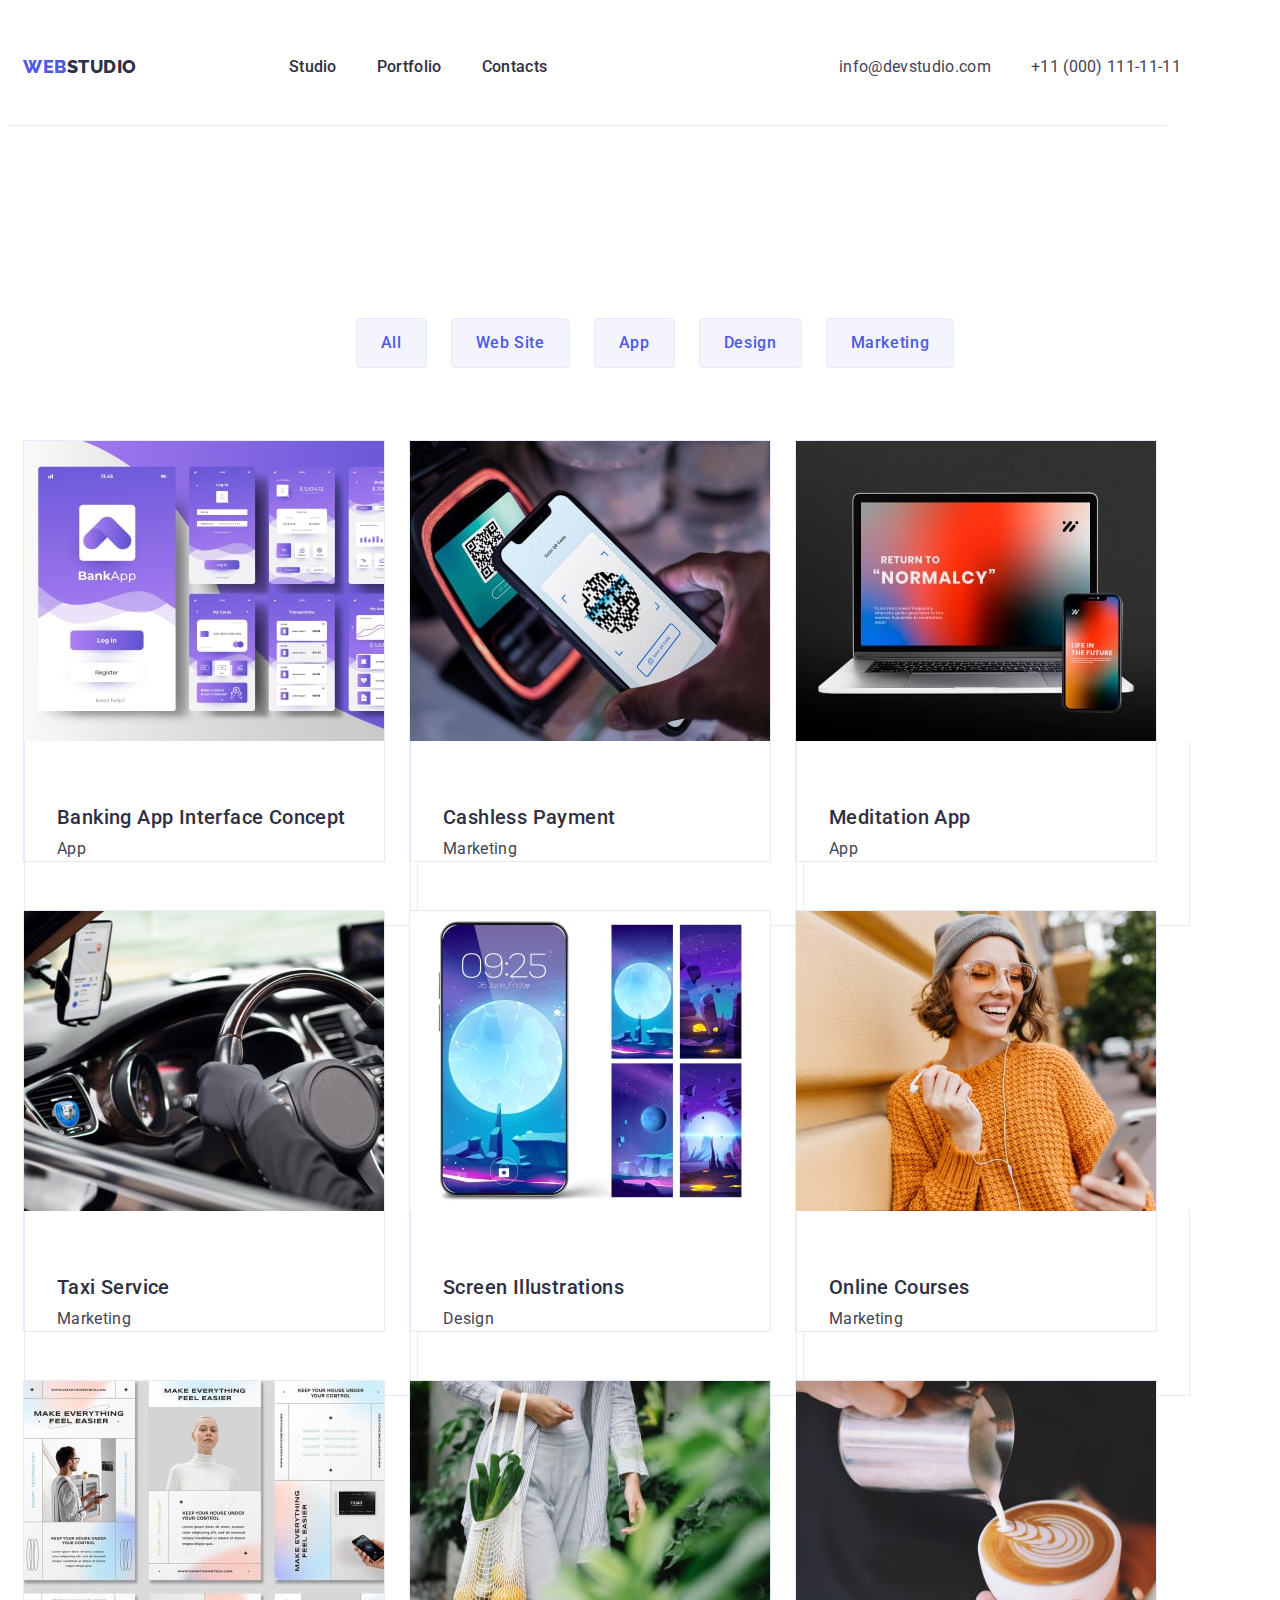
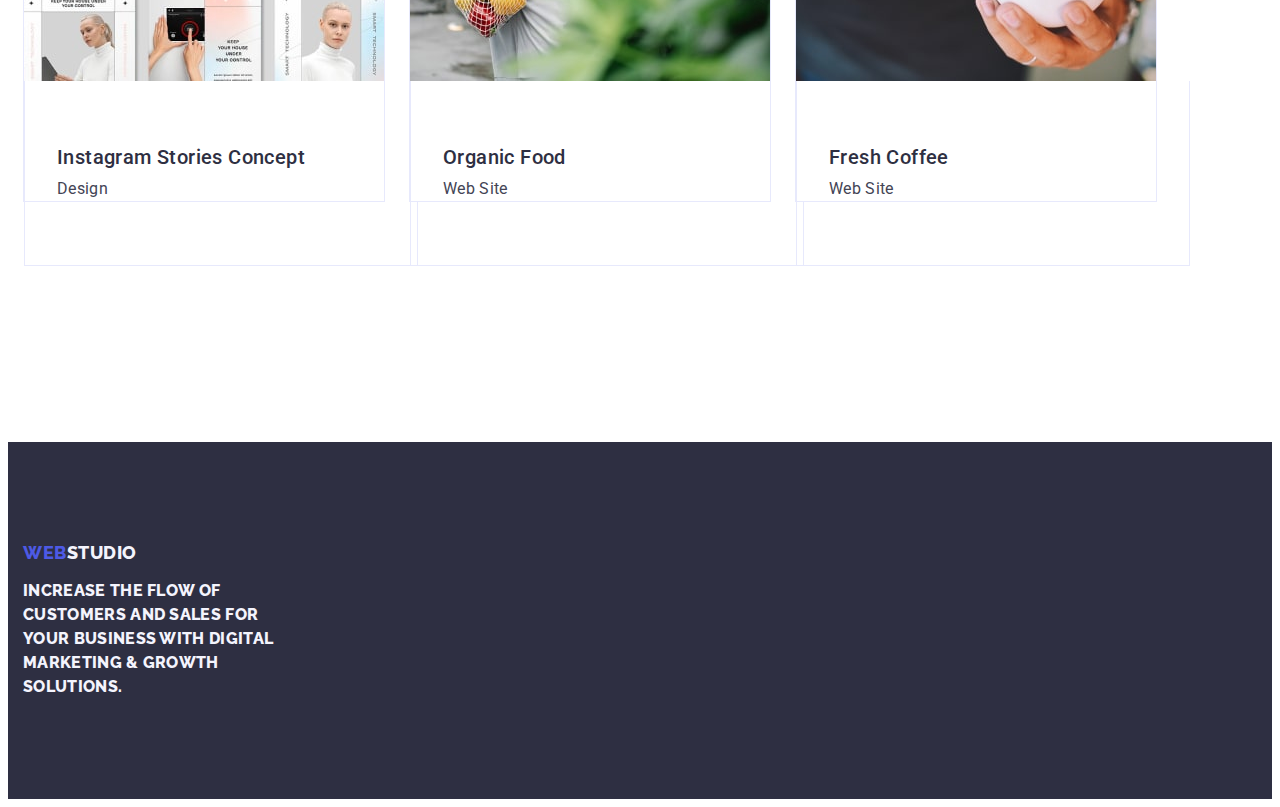
==== commit aa68ea26: "ccc" ====
--- a/portfolio.html
+++ b/portfolio.html
@@ -40,18 +40,16 @@
     
     <main>
      <section class="button">
-        
+       
     <div class="container">
-    
-    <ul class="button-list list">
+     <ul class="button-list list">
       <li class="button-item"> <button type="button" class="button-btn">All</button></li> 
       <li class="button-item"> <button type="button" class="button-btn">Web Site</button></li>
       <li class="button-item"> <button type="button" class="button-btn">App</button></li>
       <li class="button-item"> <button type="button" class="button-btn">Design</button></li>
       <li class="button-item"> <button type="button" class="button-btn">Marketing</button></li>
           </ul>
-          
-        <h1 class="visually-hidden">service</h1>
+          <h1 class="visually-hidden">service</h1>  
           <ul class="service-list list "> 
             <li class="service-item"> 
                 <a class="service-link link" href="">
--- a/css/styles.css
+++ b/css/styles.css
@@ -50,11 +50,11 @@
     line-height: 1.5;
     letter-spacing: 0.02em;
 }    
- .section-title span {
+.section-title span {
     color: var(--accent-color);
  }   
-
- .visually-hidden {
+ 
+.visually-hidden {
      position: absolute;
      width: 1px;
      height: 1px;
@@ -217,7 +217,7 @@
 
 
 .featurs-item {
-    margin-bottom: 15px ;
+    margin-bottom: 8px ;
 }
 /*------------DOING-----------*/
 
@@ -338,7 +338,7 @@
     margin-bottom: 72px;
 }
 
- .list {
+.list {
      button-list: none,
      service-list: none;
     service-text: none;
@@ -346,8 +346,9 @@
      }
 .button {
 border: none;
-}
-  .button-btn {
+
+}
+.button-btn {
     color:var(--accent-color);
     text-align: center;
     font-size: 16px;
@@ -361,6 +362,7 @@
     padding: 12px 24px;
     border: 1px solid #e7e9fc;
 border-radius: 4px;
+margin-bottom: 72px;
 }
 
 .button-list {
@@ -382,7 +384,7 @@
 .service-list {
     display: flex;
     flex-wrap: wrap;
-    margin-bottom: 72px;
+    
     gap: 24px;
     row-gap: 48px;
     
@@ -395,7 +397,8 @@
     text-decoration: none;
 }
         
-        .service-item {background: #FFF;
+.service-item {
+        background: #FFF;
         display: flex;
         width: calc((100% - 48px) / 3);
             width: 360px;
@@ -407,18 +410,19 @@
             flex-shrink: 0;
             border: 1px solid  #E7E9FC;
     }
-     .name-container {
+.name-container {
         padding: 32px 16px;
         border: 1px solid #e7e9fc;
         border-top: none;
-        margin-bottom: 8px
+        margin-bottom: 8px;
      }
-        .service-title {
+.service-title {
             padding-top: 32px; 
             padding-left: 16px;
+            margin-bottom: 8px;
                             }
 
-        .service-text {
+.service-text {
            font-style: normal;
            list-style: none;
            padding-bottom: 32px;
@@ -426,7 +430,7 @@
         }
         
 
-         .footer {
+.footer {
             font-family: 'Raleway', sans-serif;
             font-weight: 800;
             font-size: 18px;
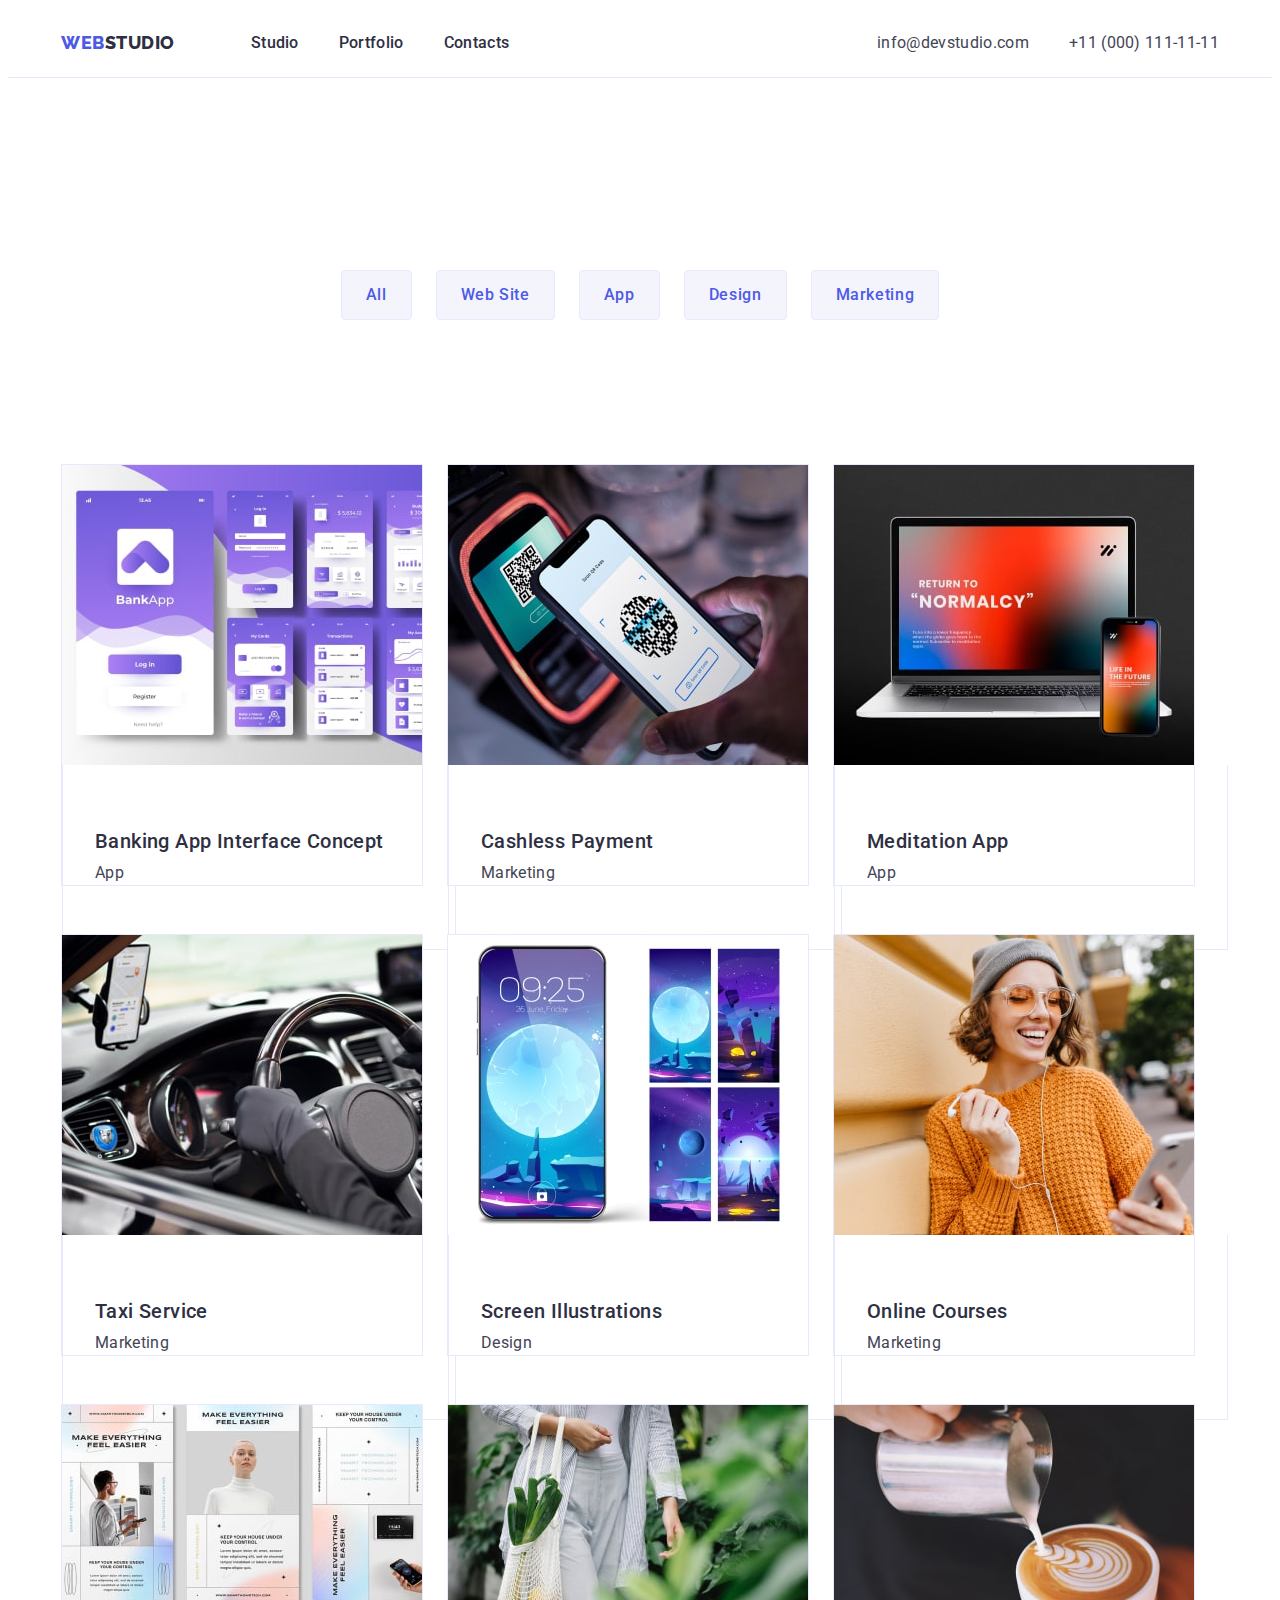
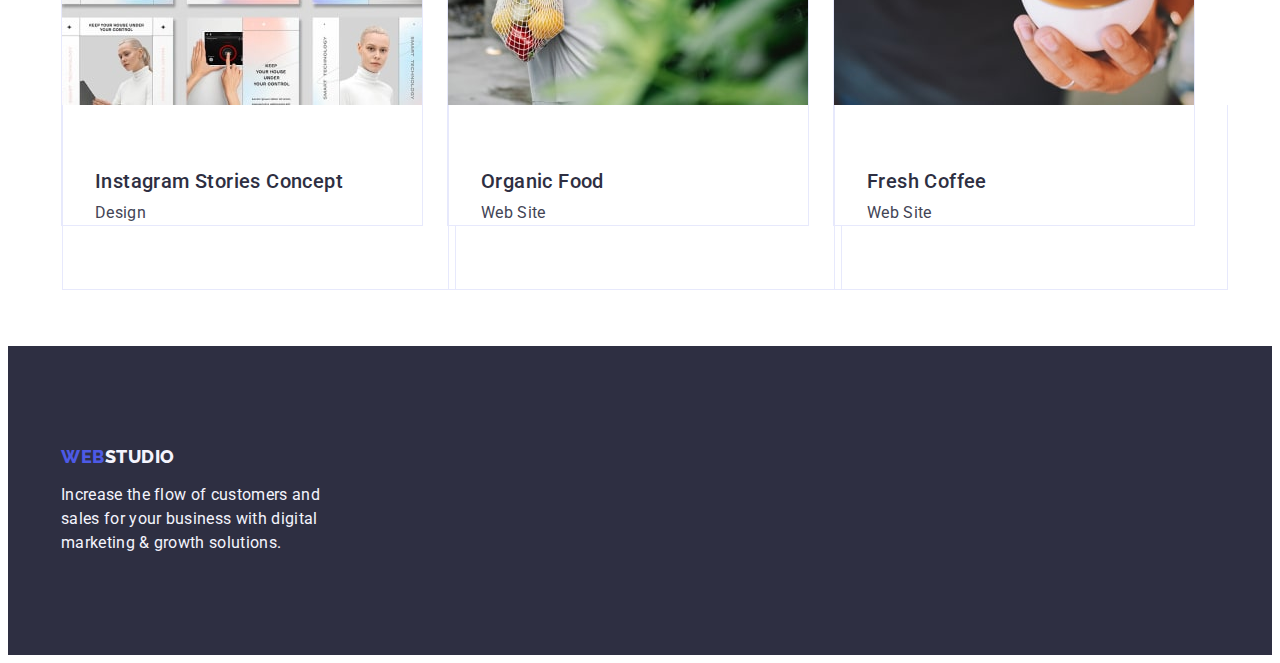
==== commit 6664116e: "rrr" ====
--- a/portfolio.html
+++ b/portfolio.html
@@ -43,14 +43,14 @@
        
     <div class="container">
      <ul class="button-list list">
-      <li class="button-item"> <button type="button" class="button-btn">All</button></li> 
-      <li class="button-item"> <button type="button" class="button-btn">Web Site</button></li>
-      <li class="button-item"> <button type="button" class="button-btn">App</button></li>
-      <li class="button-item"> <button type="button" class="button-btn">Design</button></li>
-      <li class="button-item"> <button type="button" class="button-btn">Marketing</button></li>
+      <li class="button-item"><button type="button" class="button-btn">All</button></li> 
+      <li class="button-item"><button type="button" class="button-btn">Web Site</button></li>
+      <li class="button-item"><button type="button" class="button-btn">App</button></li>
+      <li class="button-item"><button type="button" class="button-btn">Design</button></li>
+      <li class="button-item"><button type="button" class="button-btn">Marketing</button></li>
           </ul>
           <h1 class="visually-hidden">service</h1>  
-          <ul class="service-list list "> 
+          <ul class="service-list list"> 
             <li class="service-item"> 
                 <a class="service-link link" href="">
                     <img src="./images/banking-app.jpg" alt="Banking app" width="360" height="300" style="display: block;" />
--- a/css/styles.css
+++ b/css/styles.css
@@ -22,7 +22,7 @@
 }
 .container { 
     width: 100%;
-    max-width: 1158;
+    max-width: 1158px;
     padding-left: 15px;
     padding-right: 15px;
     margin-left: auto;
@@ -77,9 +77,8 @@
 
 header {
     border-bottom: 1px solid #e7e9fc;
-    width: 1158px;
-    padding: 24px 0;
-}
+}
+
 .header-logo {
     color: var(--accent-color);
         font-size: 18px;
@@ -109,7 +108,6 @@
 .header-navigation {
     display: flex;
     align-items: center;
-    gap: 76px;
     
  }
 .header-address {
@@ -158,9 +156,7 @@
     padding-top: 188px;
     padding-bottom: 188px;
 }
-.hero-container {
-    padding: 173px 383px ;
-}
+
 .hero-title {
     color: #FFF;
         text-align: center;
@@ -205,8 +201,6 @@
   padding-bottom: 120px;
 }
 .featurs-list {
-    padding-left: 156px;
-    padding-right: 156px;
     display: flex;
     gap: 24px;
     }
@@ -222,7 +216,7 @@
 /*------------DOING-----------*/
 
 .doing {
-    padding-top: 120px;
+    padding-top: 0;
     padding-bottom: 120px;
     
 }
@@ -231,8 +225,6 @@
     gap: 24px;
 }
 .doing-item{
-    
-    margin-bottom: 120px;
     width: calc((100% - 48px) / 3)
 }
 .doing-title {
@@ -265,28 +257,23 @@
         line-height: 1.11;
         letter-spacing: 0.02em;
         text-transform: capitalize;
-        padding-top: 120px;
-                margin-bottom: 72px;
+        margin-bottom: 72px;
 }
 
 .team-item { background: #FFF;
         width: calc((100% - 24px*3) / 4);
-    padding-bottom: 32px;
-    border-radius: 0px 0px 4px 4px;
-    margin-bottom: 120px;
-}
+        border-radius: 0px 0px 4px 4px;
+   }
 
 
 .team-member {
        text-align: center;
-    padding-top: 32px;
-    margin-bottom: 8px;
+     margin-bottom: 8px;
 }
 
 .team-profetional {
         text-align: center;
-                     padding-bottom: 32px;
-    }
+            }
 
 .team-container {
 padding: 32px 16px;
@@ -296,7 +283,6 @@
 
 .footer {
     background-color: #2E2F42;
-    padding-top: 101.5px;
     padding: 100px 0;
     }
 
@@ -332,22 +318,15 @@
 /*------------PORTFOLIO-----------*/
 
 /*------------HEADER-----------*/
+
 section {
-    padding-top: 96px;
+    padding-top: 96px; 
     padding-bottom: 120px;
-    margin-bottom: 72px;
-}
-
-.list {
-     button-list: none,
-     service-list: none;
-    service-text: none;
-    
-     }
+}
 .button {
 border: none;
-
-}
+}
+
 .button-btn {
     color:var(--accent-color);
     text-align: center;
@@ -369,6 +348,7 @@
     display: flex;
     justify-content: center;
     gap: 24px;
+    margin-bottom: 72px;
 }
 
 .button-btn:hover,
@@ -384,7 +364,6 @@
 .service-list {
     display: flex;
     flex-wrap: wrap;
-    
     gap: 24px;
     row-gap: 48px;
     
@@ -431,13 +410,6 @@
         
 
 .footer {
-            font-family: 'Raleway', sans-serif;
-            font-weight: 800;
-            font-size: 18px;
-            line-height: 1.17;
-            letter-spacing: 0.03em;
-            text-transform: uppercase;
             color: var(--secondary-color);
-            margin-top: 120px;
-         }
+                     }
           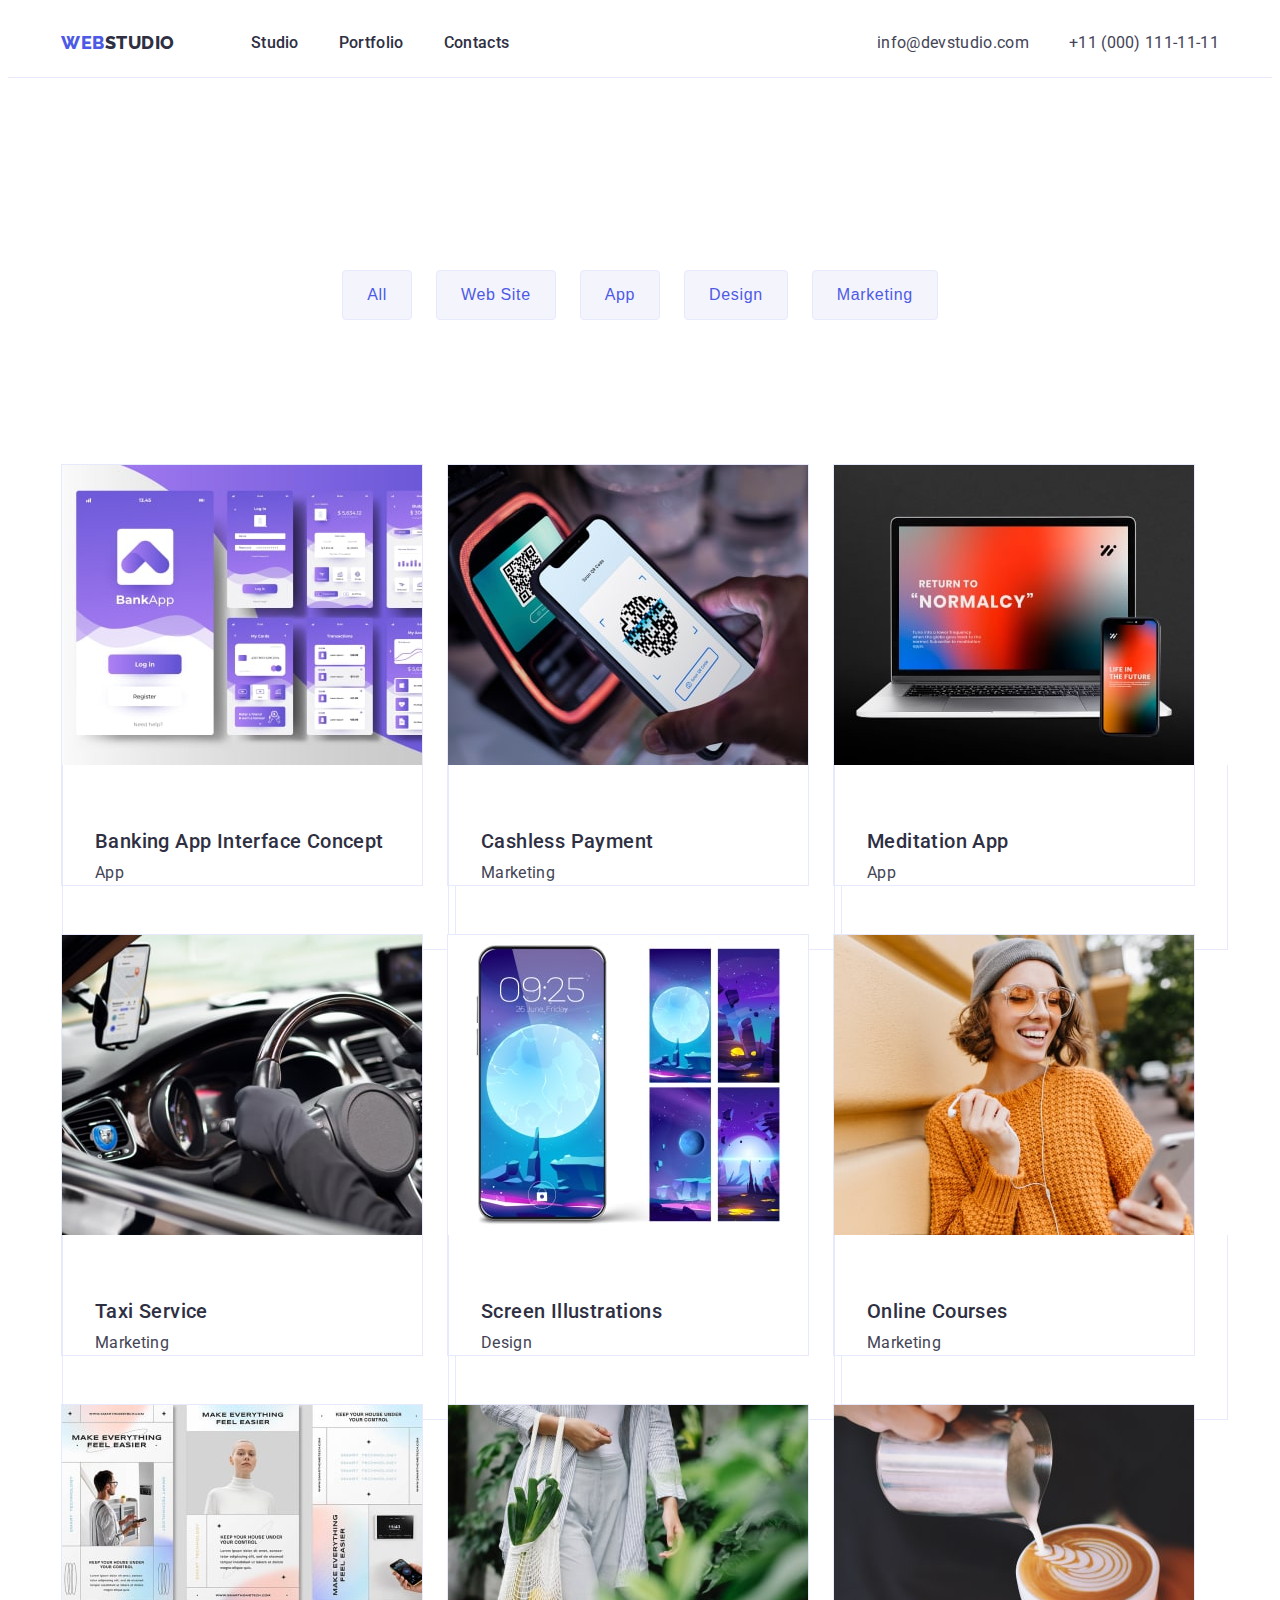
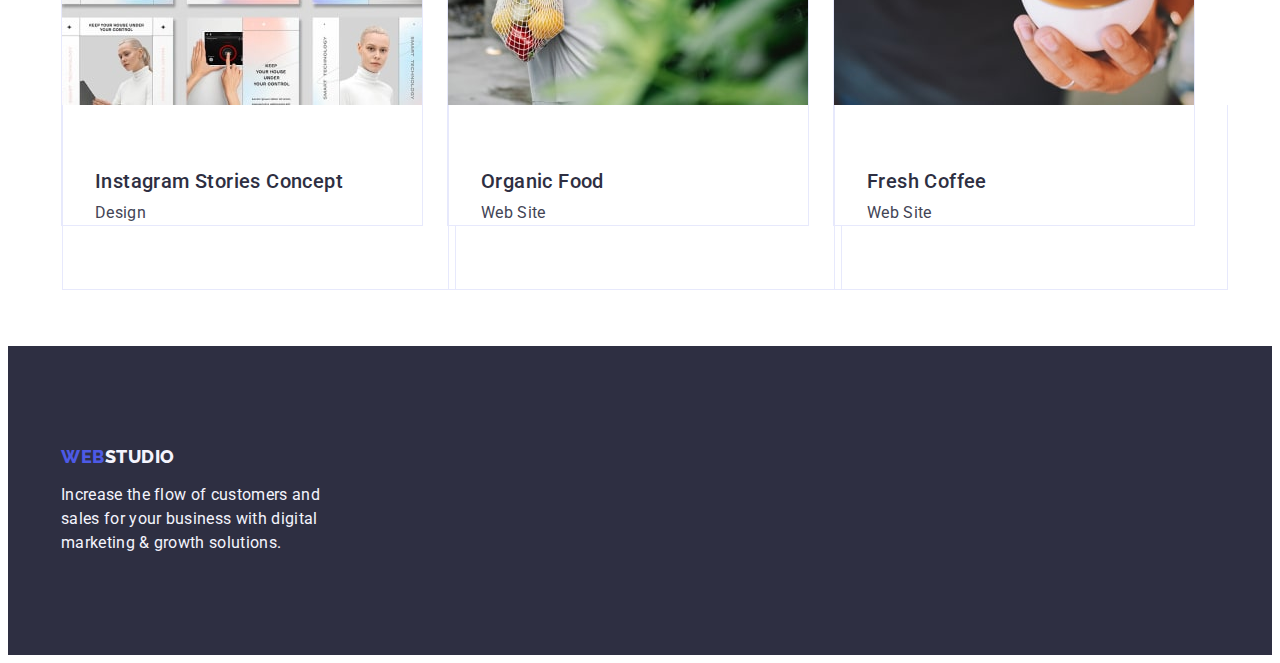
==== commit 7e47e4e4: "QQ" ====
--- a/portfolio.html
+++ b/portfolio.html
@@ -42,15 +42,15 @@
      <section class="button">
        
     <div class="container">
-     <ul class="button-list list">
-      <li class="button-item"><button type="button" class="button-btn">All</button></li> 
-      <li class="button-item"><button type="button" class="button-btn">Web Site</button></li>
-      <li class="button-item"><button type="button" class="button-btn">App</button></li>
-      <li class="button-item"><button type="button" class="button-btn">Design</button></li>
-      <li class="button-item"><button type="button" class="button-btn">Marketing</button></li>
+        <h1 class="visually-hidden">All, Web Site, App, Design, Marketing</h1>
+             <ul class="button-list list">
+      <li class="button-item"><button class="button-btn" type="button">All</button></li> 
+      <li class="button-item"><button class="button-btn" type="button">Web Site</button></li>
+      <li class="button-item"><button class="button-btn" type="button">App</button></li>
+      <li class="button-item"><button class="button-btn" type="button">Design</button></li>
+      <li class="button-item"><button class="button-btn" type="button">Marketing</button></li>
           </ul>
-          <h1 class="visually-hidden">service</h1>  
-          <ul class="service-list list"> 
+             <ul class="service-list list"> 
             <li class="service-item"> 
                 <a class="service-link link" href="">
                     <img src="./images/banking-app.jpg" alt="Banking app" width="360" height="300" style="display: block;" />
--- a/css/styles.css
+++ b/css/styles.css
@@ -319,6 +319,8 @@
 
 /*------------HEADER-----------*/
 
+/*------------BATTON-----------*/
+
 section {
     padding-top: 96px; 
     padding-bottom: 120px;
@@ -331,7 +333,6 @@
     color:var(--accent-color);
     text-align: center;
     font-size: 16px;
-    font-family: "Roboto", sans-serif;
     font-weight: 500;
     line-height: 1.5;
     letter-spacing: 0.04em;
